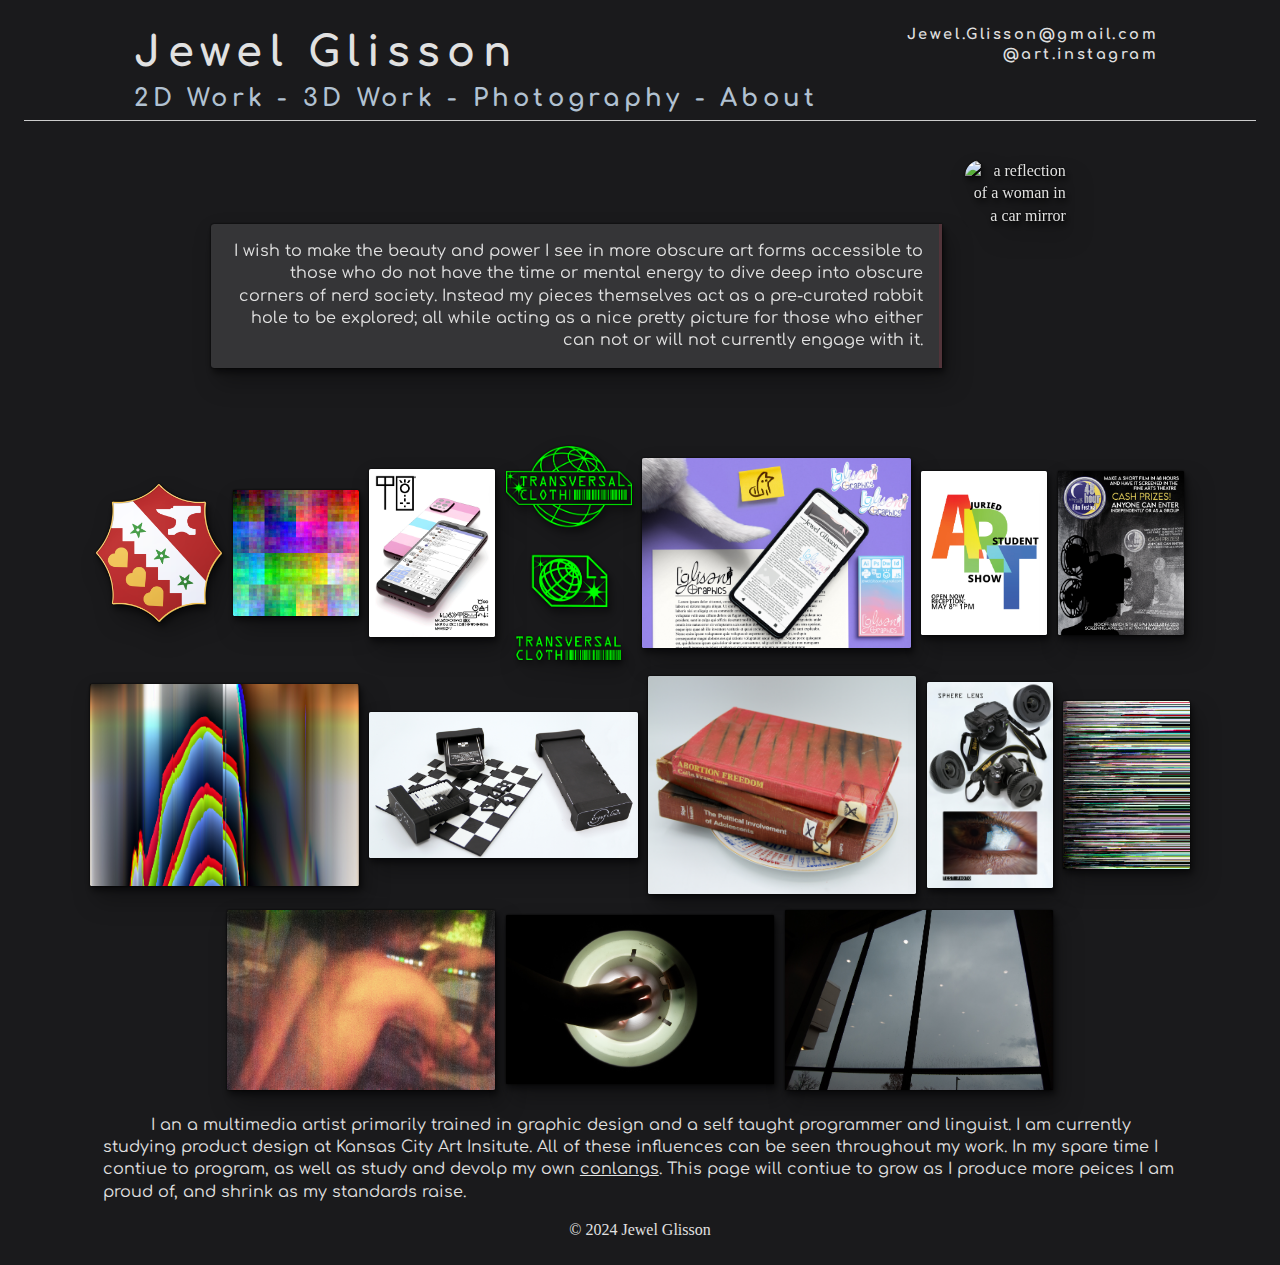
==== index.html @ 505805c9 "Initial upload" ====
<!doctype html>
<html class="no-js" lang="">

<!-- Shhhh ignore the jank on this page -->
	
<head>
	<meta charset="utf-8">
	<meta name="viewport" content="width=device-width, initial-scale=1">
	<title>Jewel Glisson</title>
	
	<link href="https://fonts.googleapis.com/css?family=Comfortaa" rel="stylesheet">
	<link rel="stylesheet" href="css/style.css">
	<meta name="description" content="">

	<link rel="icon" href="/favicon.ico" sizes="any">
	<link rel="icon" href="/icon.svg" type="image/svg+xml">
	<link rel="apple-touch-icon" href="icon.png">

	<meta name="theme-color" content="#fafafa">
</head>

<body>
	<div id="Cover"></div>
	<img id="Selected" style="display: none" src="img/Glisson COA.png" alt="a coat of arms/family crest" height="250">
	<nav>
		<div id="nav-bar">
			<div id="nameBlock">
				<h1 class="codedText" id="title"   >Jewel Glisson</h1><br>
				<div id="Links">
					<span style="width: 0; overflow: visible;display: inline-block;"><h3 class="codedText" id="subtitle">2D Work -   3D Work -   Photography -   About</h3></span><h3 id="link">
					<a href="#2D">2d Work</a> - <a href="#3D">3d Work</a> - <a href="#Photography">Photography</a> - <a href="#About">About</a></h3>
				</div>
			</div>
			<div id="menu">
				<span class="codedText fromRight">
					Jewel.Glisson@gmail.com
				</span><br><span class="codedText fromRight">
					@art.instagram
				</span>
			</div>
		</div>
	</nav>
	&nbsp;
	<hr>
	<div class="box">
		<table id="Statement">
			<tr>
				<td><blockquote>
					I wish to make the beauty and power I see in more obscure art forms accessible to those who do not have the time or mental energy to dive deep into obscure corners of nerd society. Instead my pieces themselves act as a pre-curated rabbit hole to be explored; all while acting as a nice pretty picture for those who either can not or will not currently engage&nbsp;with&nbsp;it.
				</blockquote></td>
				<td><img src="img/self_port_smol.png" alt="a reflection of a woman in a car mirror" height="12px"></td>
			</tr>
		 </table> 
		<table id="BackupStatement">
			<tr>
				<td><img src="img/self_port_smol.png" alt="a reflection of a woman in a car mirror" height="12px"></td>
			</tr>
			<tr>
				<td><blockquote>
					I wish to take the beauty and power I see in more obscure art forms accessible to those who do not have the time or mental energy to dive deep into obscure corners of nerd society. Instead my pieces themselves act as a pre-curated rabbit hole to be explored; all while acting as a nice pretty picture for those who either can or will not currently engage&nbsp;with&nbsp;it.
				</blockquote></td>
			</tr>
		 </table> 
		<div id="Gallery">
		<span id="2D"></span>
			<img class="eighthWide" src="img/Glisson-COA.png" alt="a coat of arms/family crest" height="250">
			<img class="eighthWide" src="img/folded-space.jpg" alt="a colorful fractal" height="250">
			<img class="eighthWide" src="img/ilo-Tosi-ad.jpg" alt="an advertisment in toki pona" height="250">
			<img class="eighthWide" src="img/Transversal-Cloth-logo.png" alt="an apparel company logo set" height="250">
			<img class="quaterWide" src="img/personal-branding-mockup.jpg" alt="a personal branding mockup" height="250">
			<img class="eighthWide" src="img/art-show-flier.jpg" alt="a flyer for an art show" height="250">
			<img class="eighthWide" src="img/film-flyer.jpg" alt="a flyer for a film fest" height="250">
			<img class="quaterWide" src="img/dct24.jpg" alt="an abstract generative piece" height="250">
		
			<span id="3D"></span>
			<img class="quaterWide" src="img/crayfishes.jpg" alt="a 3d printed board game" height="250">
			<img class="quaterWide" src="img/modern-Texas-steakhouse.jpg" alt="grilled books" height="250">
			<img class="eighthWide" src="img/sphere-lens.jpg" alt="a 3d printed camera lens" height="250">
		
			<span id="Photography"></span>
			<img class="eighthWide" src="img/00101110-(Twelve-(II)).jpg" alt="a corrupted file that appears to depict a figure" height="250">
			<img class="quaterWide" src="img/all-natural.jpg" alt="a noisy image of a shirtless figure" height="250">
			<img class="quaterWide" src="img/transition.jpg" alt="a hand grabbing a light" height="250">
			<img class="quaterWide" src="img/Cross.jpg" alt="lights in a stormy sky forming a cross" height="250">
		
		</div>
		<div  id="About">
			<p>
				I an a multimedia artist primarily trained in graphic design and a self taught programmer and linguist.
				I am currently studying product design at Kansas City Art Insitute.
				All of these influences can be seen throughout my work.
				In my spare time I contiue to program, as well as study and devolp my own <a href="https://wikipedia.org/wiki/Constructed_language">conlangs</a>.
				This page will contiue to grow as I produce more peices I am proud of, and shrink as my standards raise.
			</p>
		</div>
		<p id="CopyRight">© 2024 Jewel Glisson</p>
	</div>

	<script src="https://unpkg.co/gsap@3/dist/gsap.min.js"></script>
	<script src="js/app.js"></script>
</body>

</html>
---- css/style.css ----
body{
	background: #1A1A1C;
	color: #e1e1e1;
}

.box{
	margin: auto;
	display:inline-block;
	text-align: center;
}

.codedText {
	font-family: "Comfortaa variant0", "Comfortaa", sans-serif, nasinNanpaWeb;
	font-weight: bold;
	letter-spacing: .175em;
	display:inline-block;
	margin: 0;
}

@font-face {
  font-family: nasinNanpaWeb;
  src: url("../fonts/nasin-nanpa-4.0.0.otf");
}

#CopyRight{
	font-family: "Times New Roman", Times, serif;
}

.fadedCodedText {
	font-family: "Comfortaa variant0", "Comfortaa", sans-serif, nasinNanpaWeb;
	font-size: .94em;
	letter-spacing: -.075em;
	color: #7d575f;
	opacity: 1;
}

.eighthWide {
	width: calc(12.5% - 1em);
}

.quaterWide {
	width: calc(25% - 1em);
}

.halfWide {
	width: calc(50% - 1em);
}

.fullWide {
	width: calc(100% - 1em);
}

.eighthWide, .quaterWide, .halfWide, .fullWide {
	margin: 0 .25em;
	height: auto;
	vertical-align: middle;
	
}

#Links{
	font-size: min(2.35vw, 1em);
}

#nameBlock {
	position: absolute;
	top: 0;
	left:0;
	display: inline-block;
	
}

#menu {
	position: absolute;
	top: 0;
	right: 0;
	font-family: "Comfortaa variant0", "Comfortaa", sans-serif, nasinNanpaWeb;
	font-size: .7em;
	display: inline-block;
	text-align: right;
}

img{
	display:inline-block;
	border-radius: .1em;
	filter: drop-shadow(0.5px 0.4px rgba(0,0,1,1)) drop-shadow(0.5px 0.9px 0.8px rgba(0,0,1,.82)) drop-shadow(2px 4.1px 3.4px rgba(0,0,1,.55)) drop-shadow(6.3px 12.5px 10.5px rgba(0,0,1,.27));
	margin: .2em .2em;
	height: min(44vw, 16em);
}

#Gallery img{
	margin: .5em .2em;
}

#Gallery img:hover{
	transform: scale(1.01);
	transition: transform .2s;
}

#Gallery{
	width: 90%;
	margin: auto;
	line-height: 5em;
}

#Statement{
	width: min(54em, 91%);
	margin: auto;
	text-align: right;
	font-size: max(min(2.8vw, 1em),12px);
}

#Statement img, #BackupStatement img{
	height: min(22vw, 17em);
	border-radius: 1em;
}

#BackupStatement{
	display:none;
	text-align: center;
	width: 90%;
	margin: auto;
	font-size: max(min(2.8vw, 1em),12px);
}

#BackupStatement img{
	width: 100%;
	height: auto;
}

#BackupStatement blockquote{
	background-color: rgba(53,53,55,1.00);
	border-right: none;
	border-top: #52343a medium solid;
	padding: 1em;
	border-radius: 0 0 .2em .2em;
	margin: auto;
	margin-top: 1em;
	width: 90%;
}

#Cover{
	position: fixed;
	top: 0;
	left: 0;
	right: 0;
	bottom: 0;
	background-color: rgba(13,13,15,0.78);
	z-index: 1;
	display: none;
}

#Selected{
	position: fixed;
	top: 50%;
	left: 50%;
	z-index: 2;
	transform: translate(-50%, -50%);
	object-fit: contain;
	width: 80vw !important;
	height: 80vh !important;
	margin: 0;
}

#About{
	font-family: "Comfortaa variant0", "Comfortaa", sans-serif, nasinNanpaWeb;
	text-align: left;
	margin: auto;
	width: 85%;
	text-indent: 3em;
	
}

a{
	color: inherit;
}

nav{
	padding: .75em 20% 3.5em 20%;
	margin-left: -10%;
	margin-bottom: -1.5em;
	font-size: 1.3em;
}

blockquote{
	background-color: rgba(53,53,55,1.00);
	border-right: #52343a medium solid;
	padding: 1em;
	border-radius: .2em 0 0 .2em;
	margin: 0 1em 0 0;
	font-family: "Comfortaa variant0", "Comfortaa", sans-serif, nasinNanpaWeb;
	filter: drop-shadow(0.5px 0.4px rgba(0,0,1,1)) drop-shadow(0.5px 0.9px 0.8px rgba(0,0,1,.82)) drop-shadow(2px 4.1px 3.4px rgba(0,0,1,.55)) drop-shadow(6.3px 12.5px 10.5px rgba(0,0,1,.27));
}

#nav-bar{
	margin: auto;
	position: relative;
	width: 80vw;
	float: left;
}

html {
  color: #222;
  font-size: 1em;
  line-height: 1.4;
}

#subtitle{
    white-space : nowrap;
	display: inline-block;
	color: #b1c1d1;
}

#link{
	opacity: 0;
    white-space : nowrap;
	display: inline-block;
	font-family: "Comfortaa variant0", "Comfortaa", sans-serif, nasinNanpaWeb;
	font-weight: bold;
	letter-spacing: .175em;
	margin: 0;
}

/*
 * Remove text-shadow in selection highlight:
 * https://twitter.com/miketaylr/status/12228805301
 *
 * Customize the background color to match your design.
 */

::-moz-selection {
  background: #121213;
  text-shadow: none;
}

::selection {
  background: #121213;
  text-shadow: none;
}

a{
	font-family: inherit;
}


hr {
  display: block;
  height: 1px;
  border: 0;
  border-top: 1px solid #ccc;
  margin: 2em 1em;
  padding: 0;
}


textarea {
  resize: vertical;
}


.hidden,
[hidden] {
  display: none !important;
}

@media only screen and (max-width: 75em) {
	.eighthWide {
		width: calc(25% - 1em);
	}

	.quaterWide {
		width: calc(50% - 1em);
	}

	.halfWide {
		width: calc(100% - 1em);
	}

}

@media only screen and (max-width: 50em) {
	#Statement{
		display: none;
	}

	#BackupStatement{
		display: block;
	}
}
@media only screen and (max-width: 55em) {
	
	.eighthWide {
		width: calc(50% - 1em);
	}

	.quaterWide {
		width: calc(100% - 1em);
	}
}
	
	

@media only screen and (max-width: 45em) {
  /* Style adjustments for viewports that meet the condition */
	
	#nameBlock {
		position: relative;
	}

	#menu {
		position: relative;
		float: right;
	}
	nav{
		margin-bottom: 0;
	}
}
	

@media print,
  (-webkit-min-device-pixel-ratio: 1.25),
  (min-resolution: 1.25dppx),
  (min-resolution: 120dpi) {
  /* Style adjustments for high resolution devices */
}

@media print {
  *,
  *::before,
  *::after {
    background: #fff !important;
    color: #000 !important;
    /* Black prints faster */
    box-shadow: none !important;
    text-shadow: none !important;
  }

  a,
  a:visited {
    text-decoration: underline;
  }

  a[href]::after {
    content: " (" attr(href) ")";
  }

  abbr[title]::after {
    content: " (" attr(title) ")";
  }

  /*
   * Don't show links that are fragment identifiers,
   * or use the `javascript:` pseudo protocol
   */
  a[href^="#"]::after,
  a[href^="javascript:"]::after {
    content: "";
  }

  pre {
    white-space: pre-wrap !important;
  }

  pre,
  blockquote {
    border: 1px solid #999;
    page-break-inside: avoid;
  }

  tr,
  img {
    page-break-inside: avoid;
  }

  p,
  h2,
  h3 {
    orphans: 3;
    widows: 3;
  }

  h2,
  h3 {
    page-break-after: avoid;
  }
}
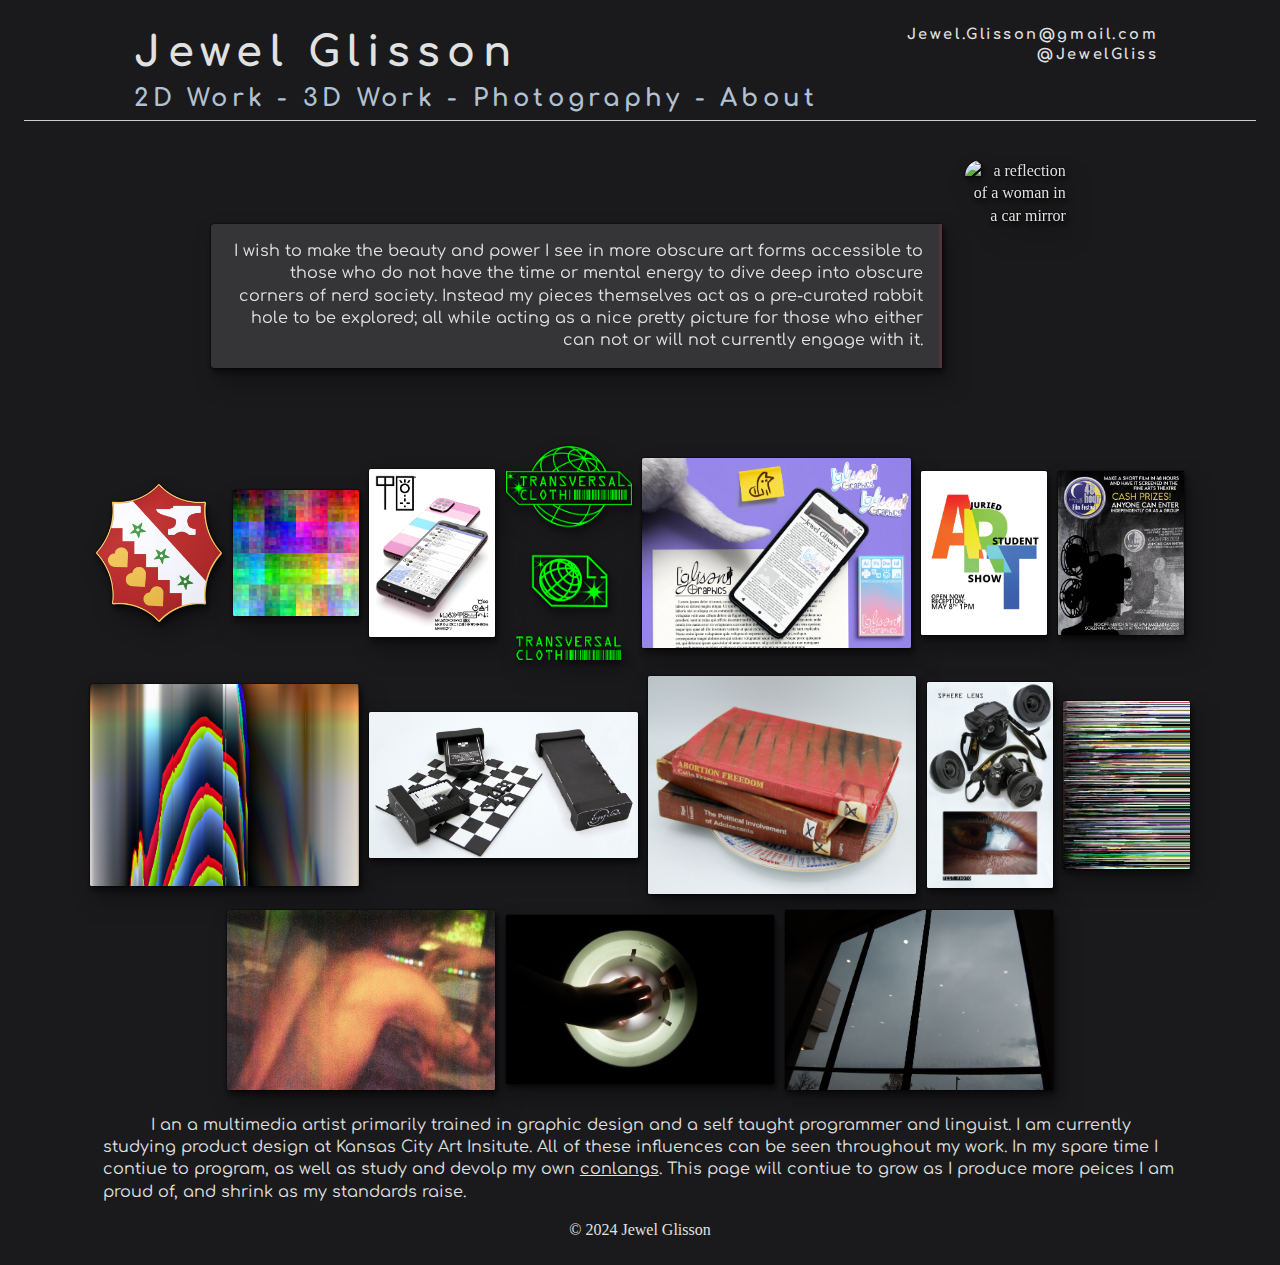
==== commit 4543a1ed: "add real art insta" ====
--- a/index.html
+++ b/index.html
@@ -35,7 +35,7 @@
 				<span class="codedText fromRight">
 					Jewel.Glisson@gmail.com
 				</span><br><span class="codedText fromRight">
-					@art.instagram
+					@JewelGliss
 				</span>
 			</div>
 		</div>
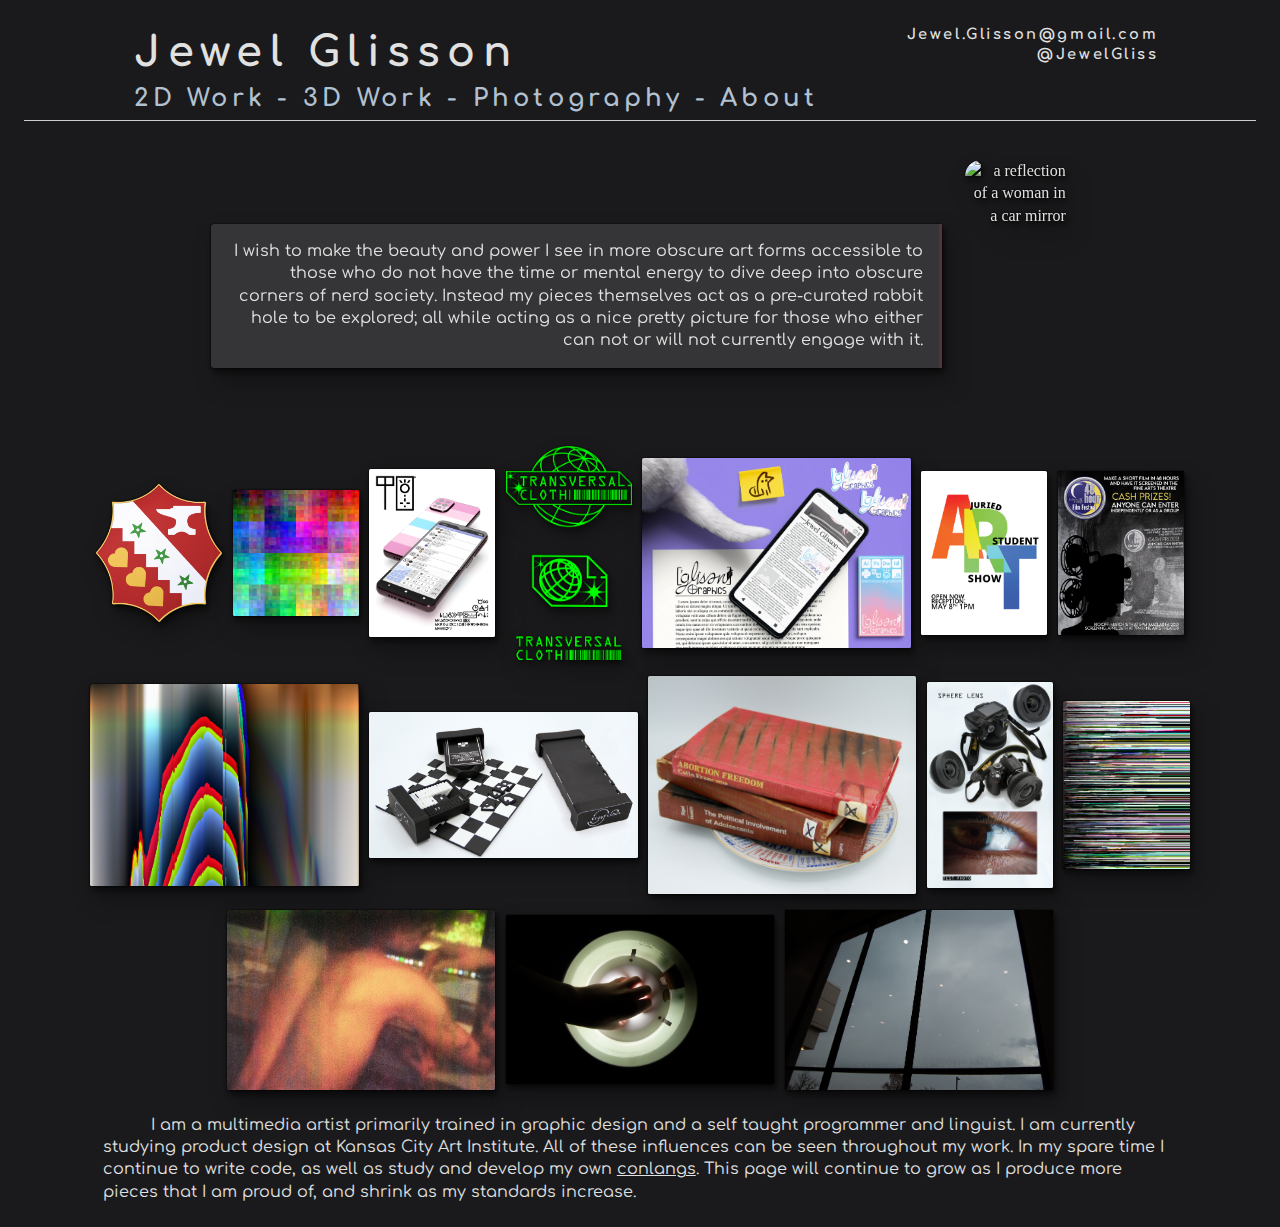
==== commit 1e959c02: "fix typos in final paragraph" ====
--- a/index.html
+++ b/index.html
@@ -86,18 +86,8 @@
 		</div>
 		<div  id="About">
 			<p>
-				I an a multimedia artist primarily trained in graphic design and a self taught programmer and linguist.
-				I am currently studying product design at Kansas City Art Insitute.
+				I am a multimedia artist primarily trained in graphic design and a self taught programmer and linguist.
+				I am currently studying product design at Kansas City Art Institute.
 				All of these influences can be seen throughout my work.
-				In my spare time I contiue to program, as well as study and devolp my own <a href="https://wikipedia.org/wiki/Constructed_language">conlangs</a>.
-				This page will contiue to grow as I produce more peices I am proud of, and shrink as my standards raise.
-			</p>
-		</div>
-		<p id="CopyRight">© 2024 Jewel Glisson</p>
-	</div>
-
-	<script src="https://unpkg.co/gsap@3/dist/gsap.min.js"></script>
-	<script src="js/app.js"></script>
-</body>
-
-</html>
+				In my spare time I continue to write code, as well as study and develop my own <a href="https://wikipedia.org/wiki/Constructed_language">conlangs</a>.
+				This page will continue to grow as I produce more pieces that I am proud of, and shrink as my standards increase.
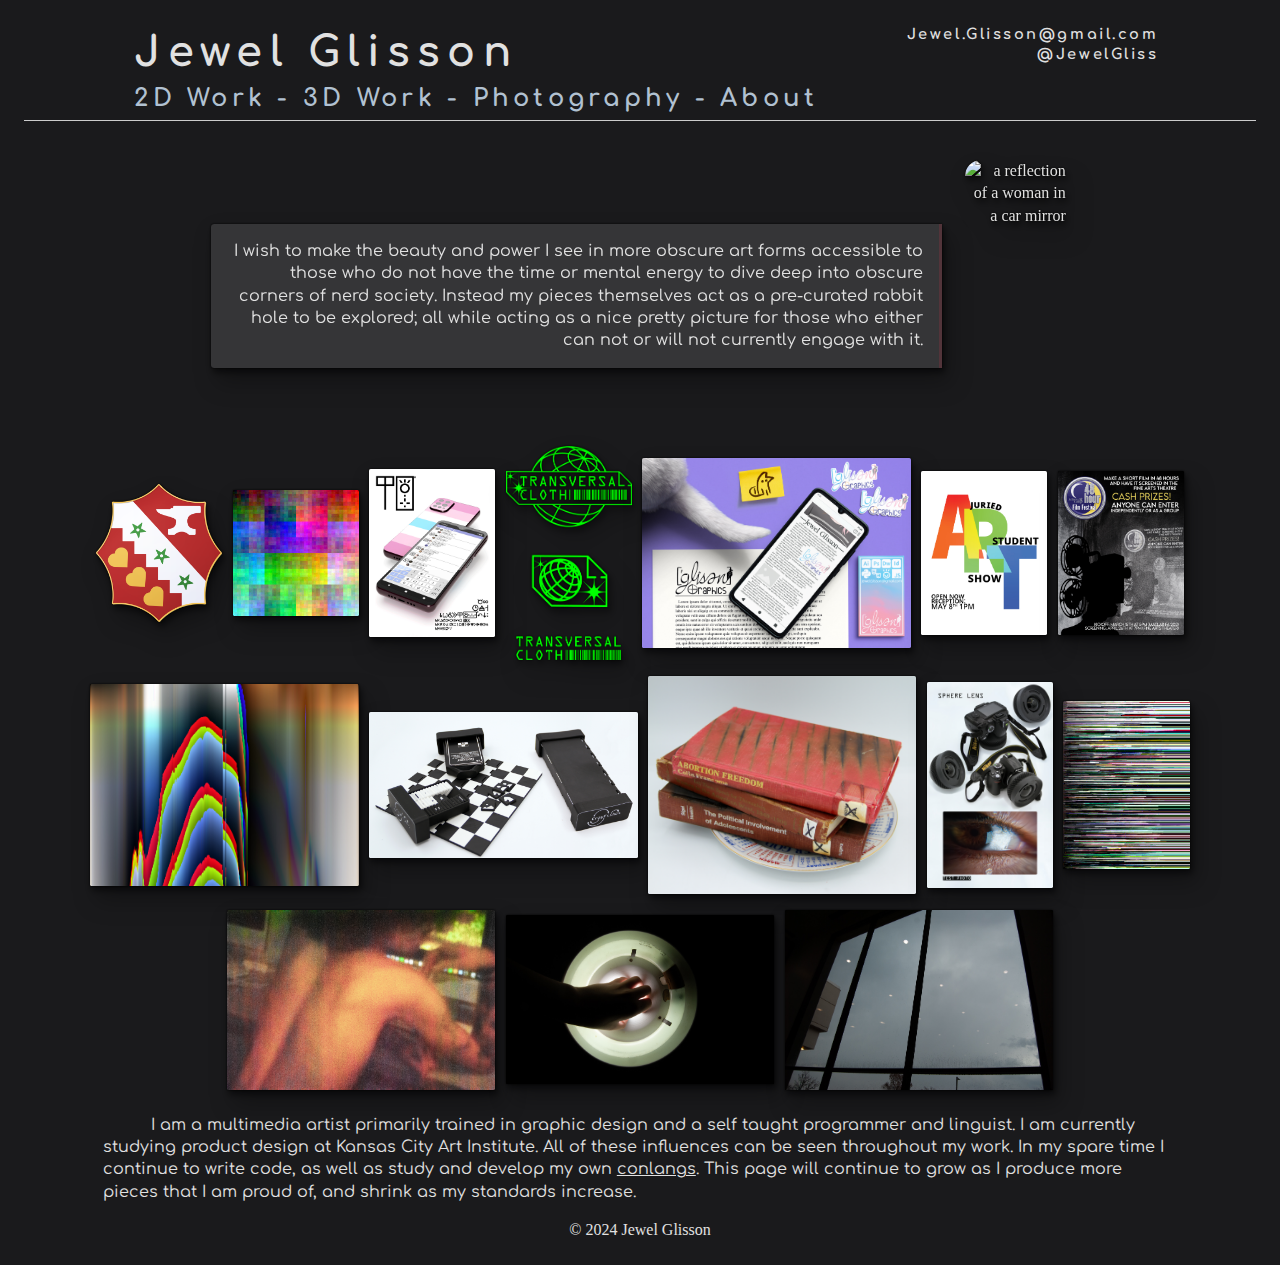
==== commit 948da3c2: "add block of text that was missing" ====
--- a/index.html
+++ b/index.html
@@ -21,7 +21,7 @@
 
 <body>
 	<div id="Cover"></div>
-	<img id="Selected" style="display: none" src="img/Glisson COA.png" alt="a coat of arms/family crest" height="250">
+	<img id="Selected" style="display: none" src="img/Glisson-COA.png" alt="a coat of arms/family crest" height="250">
 	<nav>
 		<div id="nav-bar">
 			<div id="nameBlock">
@@ -91,3 +91,13 @@
 				All of these influences can be seen throughout my work.
 				In my spare time I continue to write code, as well as study and develop my own <a href="https://wikipedia.org/wiki/Constructed_language">conlangs</a>.
 				This page will continue to grow as I produce more pieces that I am proud of, and shrink as my standards increase.
+			</p>
+		</div>
+		<p id="CopyRight">© 2024 Jewel Glisson</p>
+	</div>
+
+	<script src="https://unpkg.co/gsap@3/dist/gsap.min.js"></script>
+	<script src="js/app.js"></script>
+</body>
+
+</html>
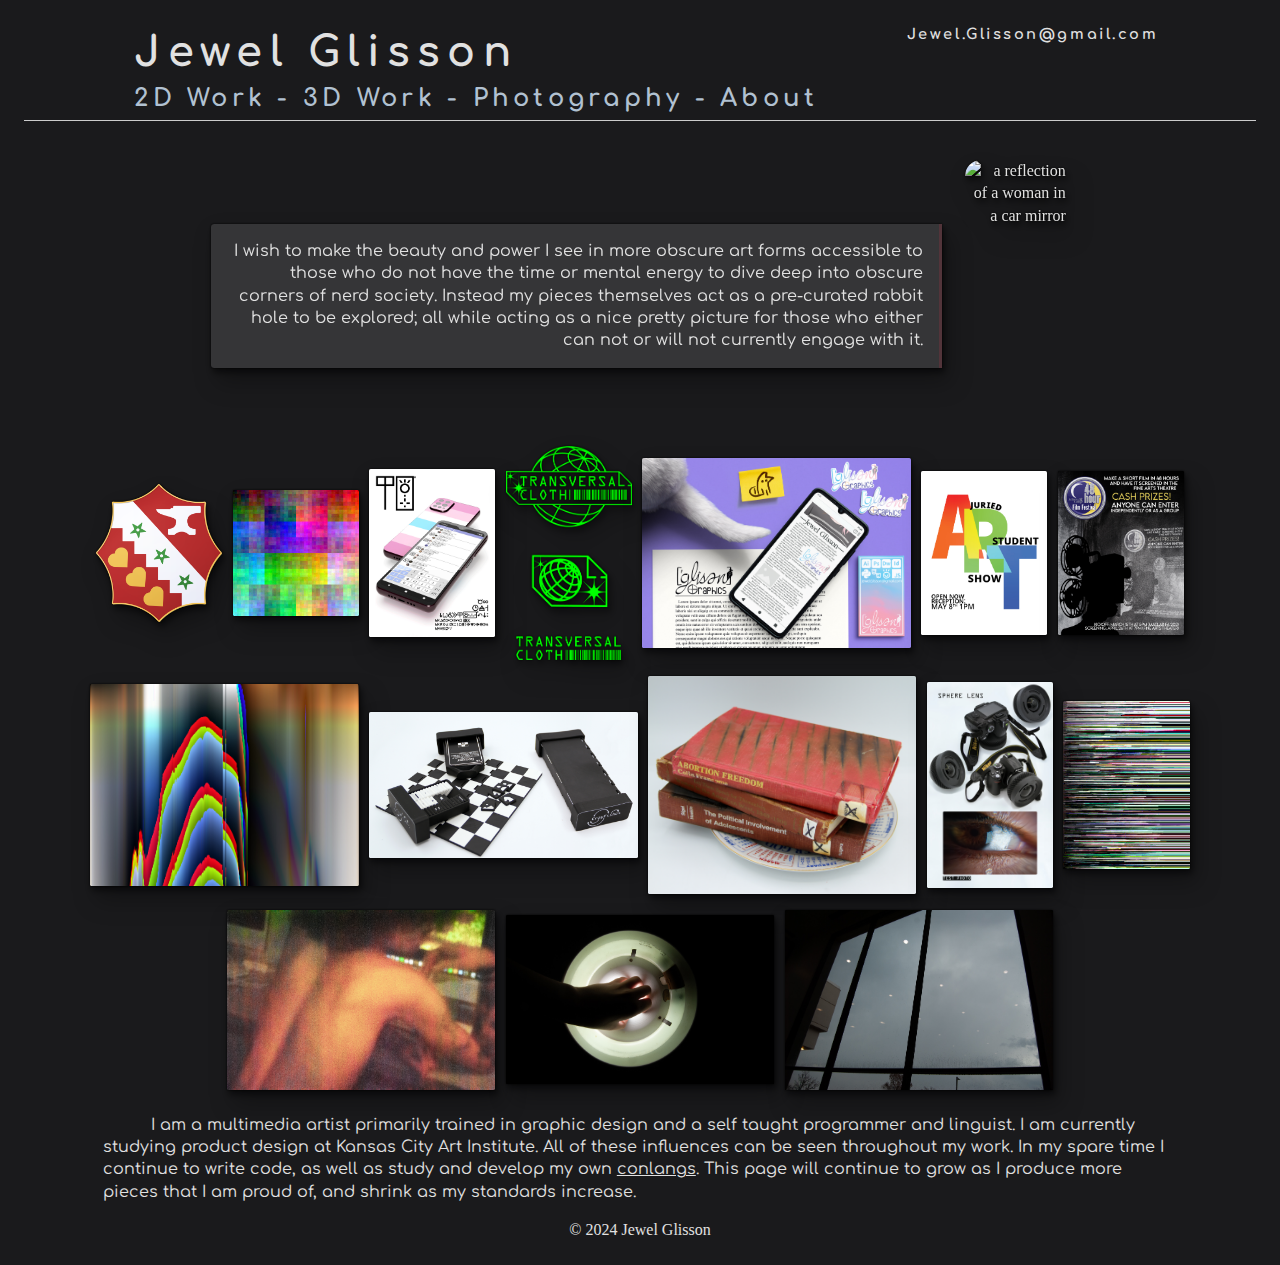
==== commit 9e8d9837: "removed dead insta" ====
--- a/index.html
+++ b/index.html
@@ -34,9 +34,9 @@
 			<div id="menu">
 				<span class="codedText fromRight">
 					Jewel.Glisson@gmail.com
-				</span><br><span class="codedText fromRight">
+				</span><!--<br><span class="codedText fromRight">
 					@JewelGliss
-				</span>
+				</span>-->
 			</div>
 		</div>
 	</nav>
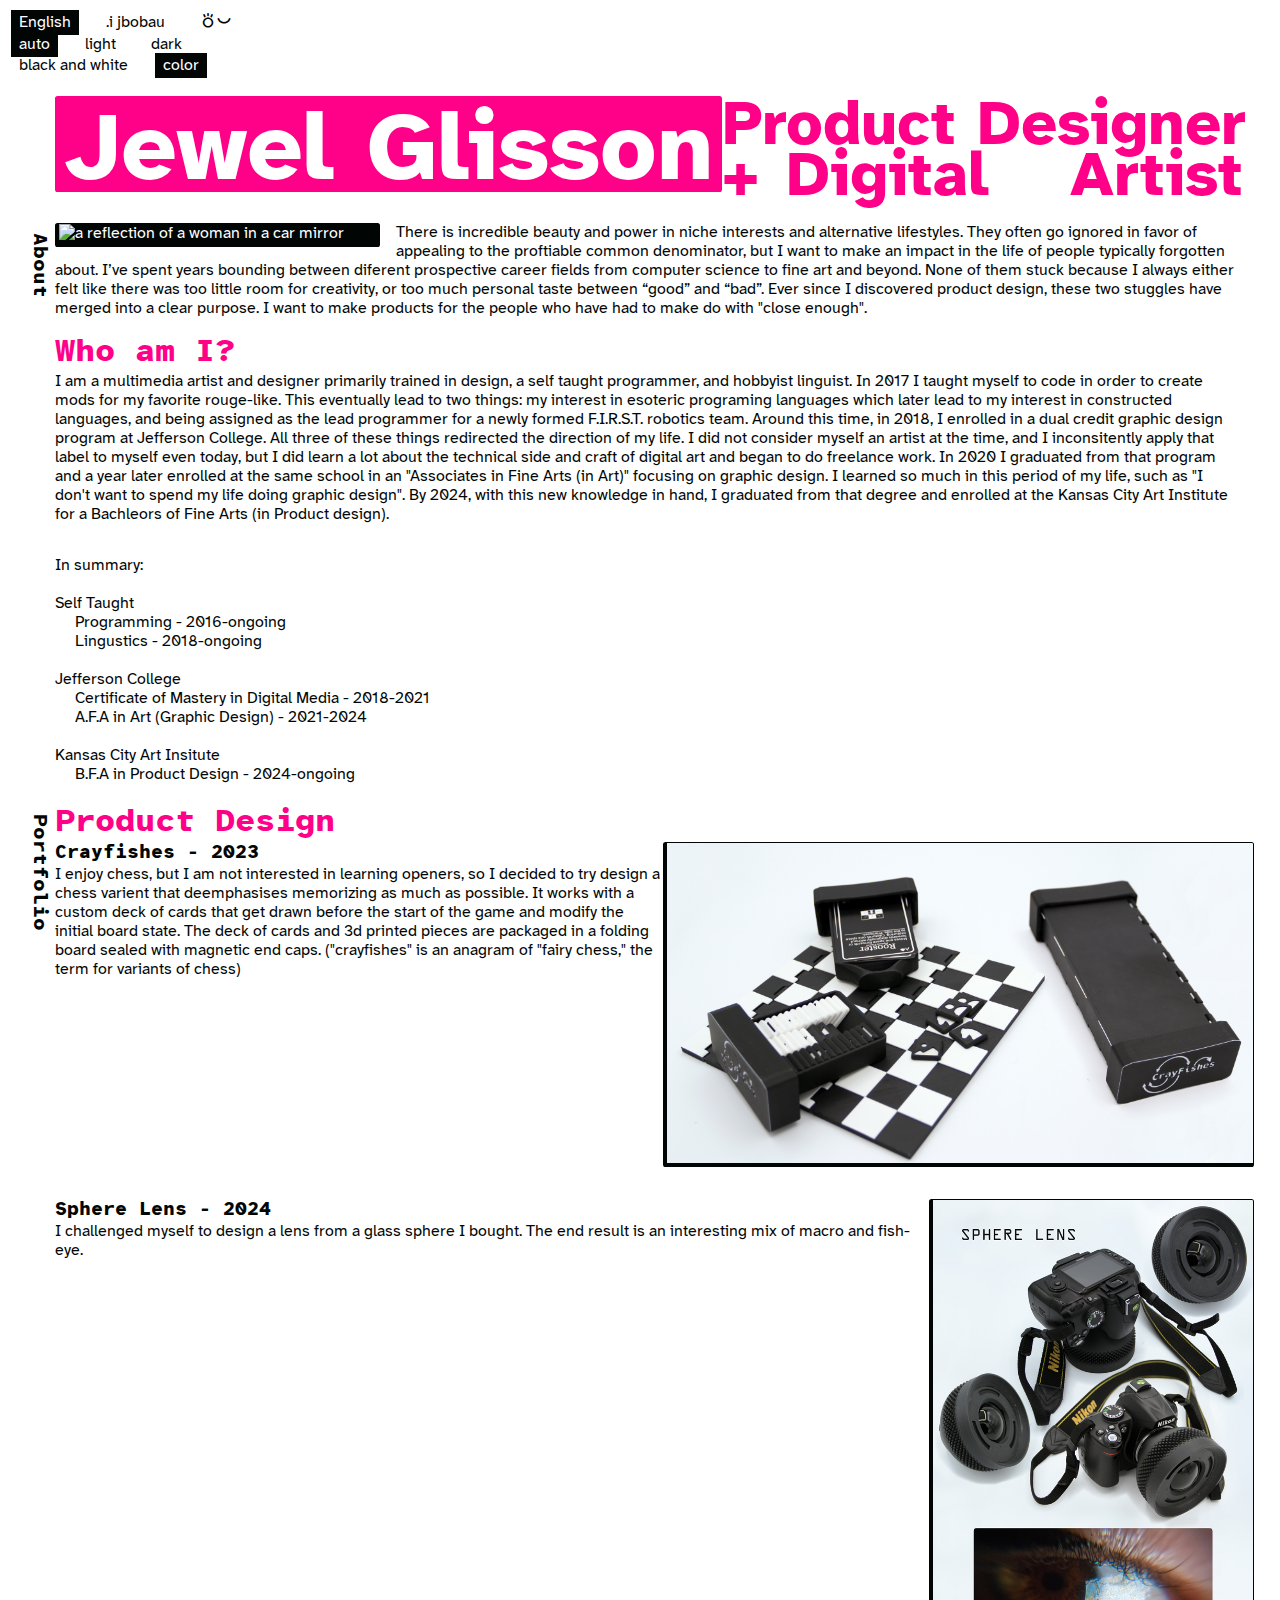
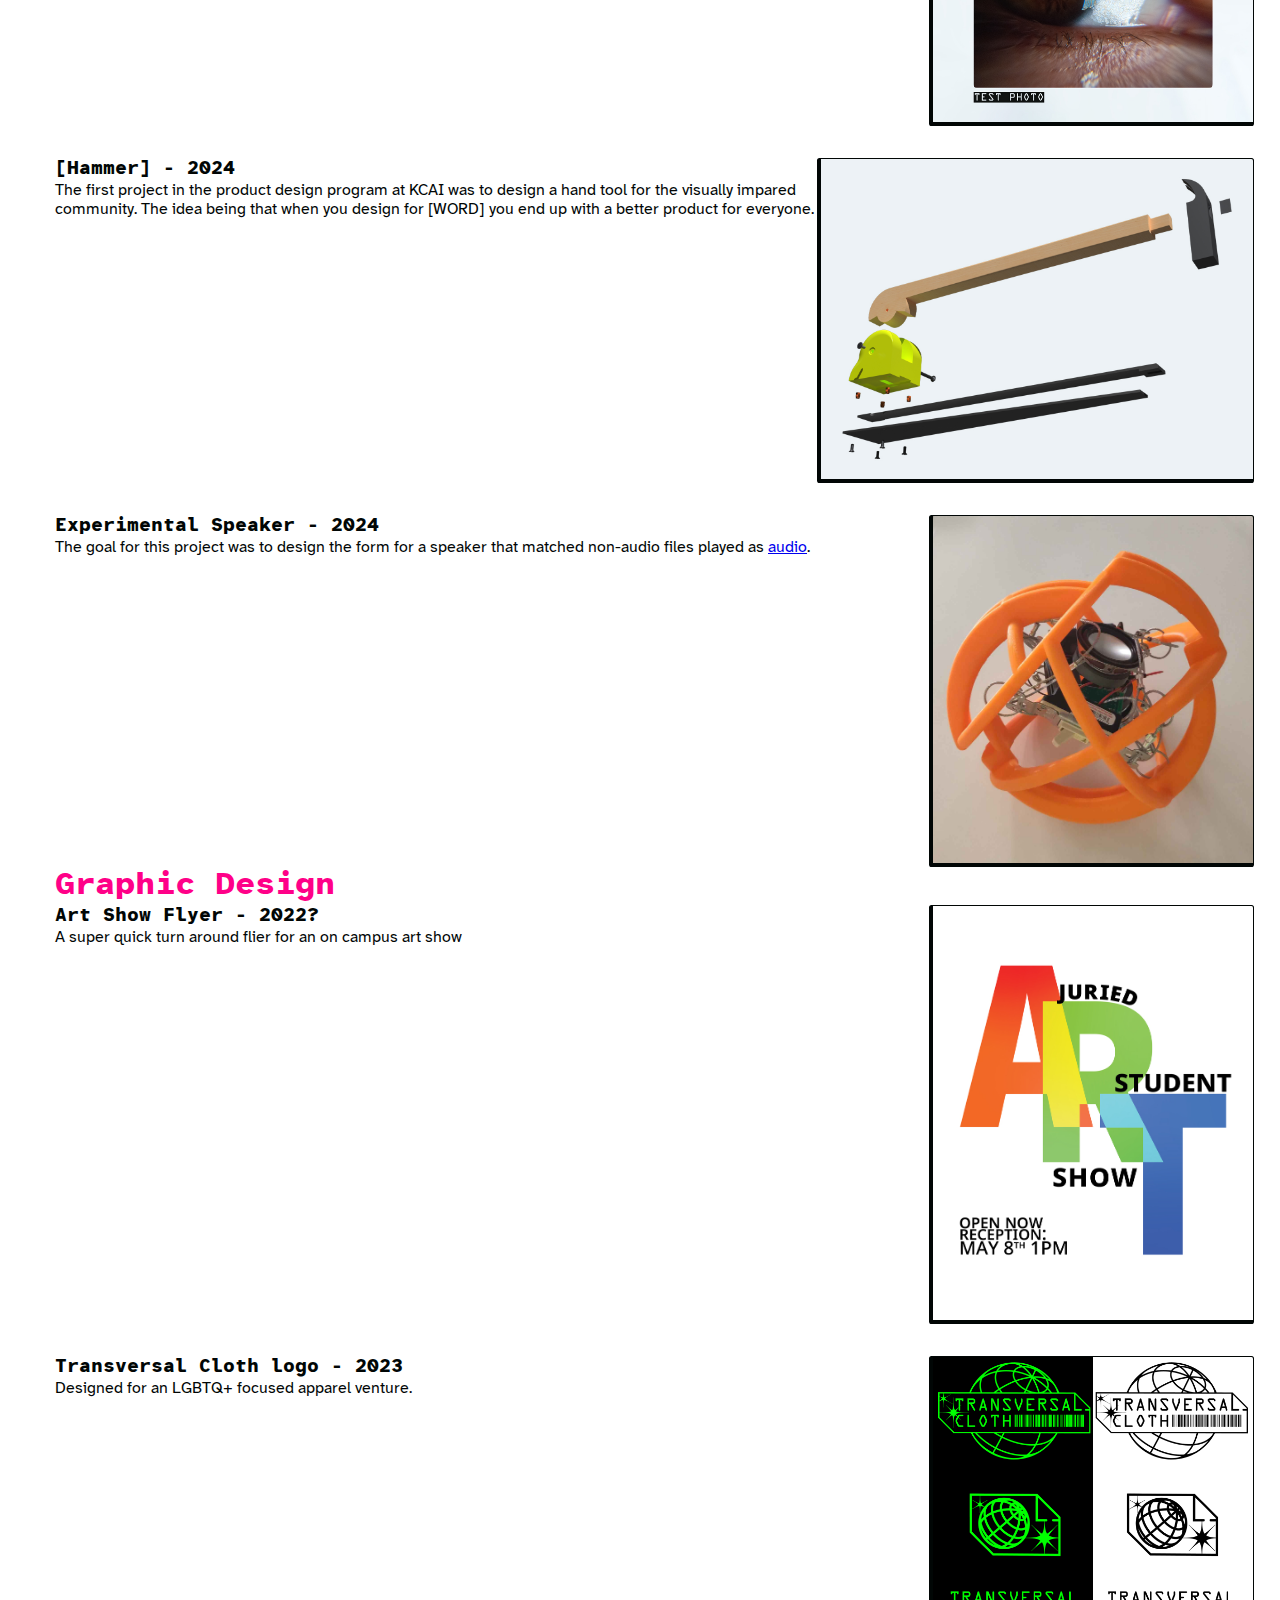
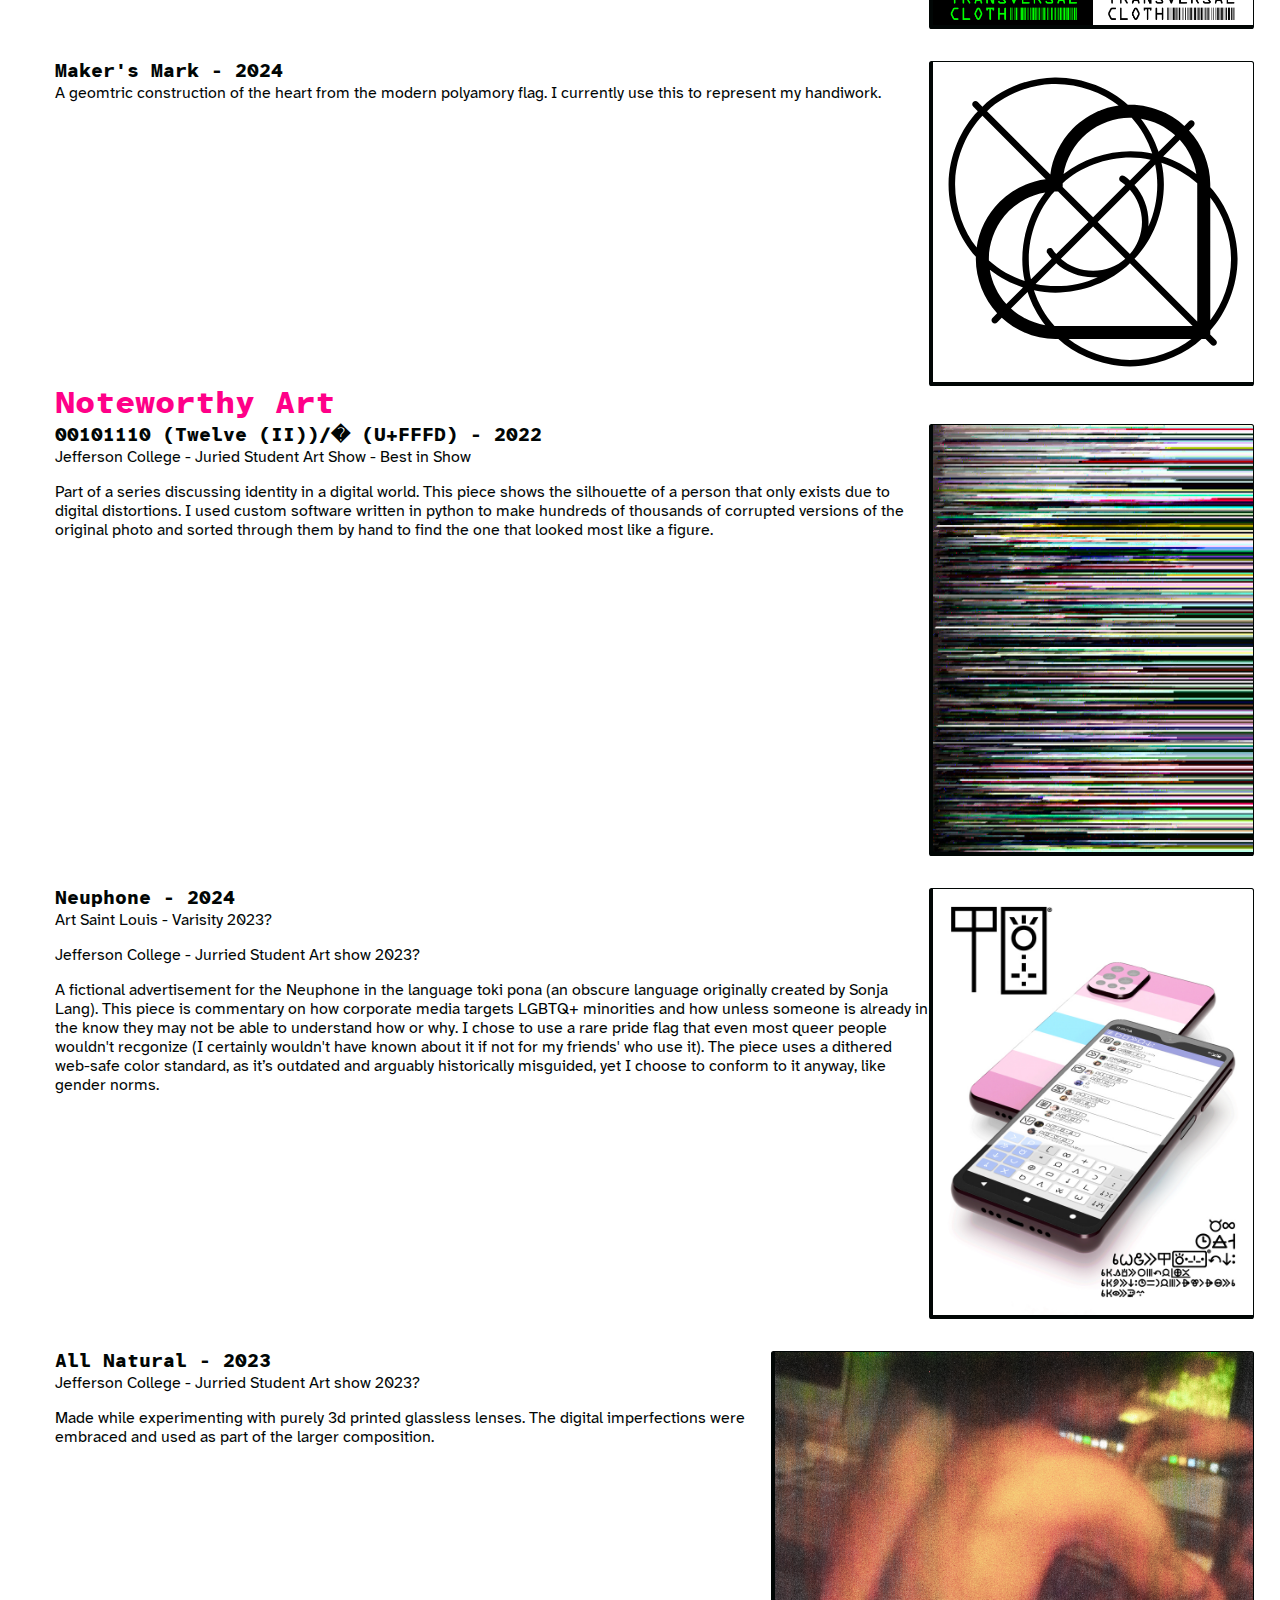
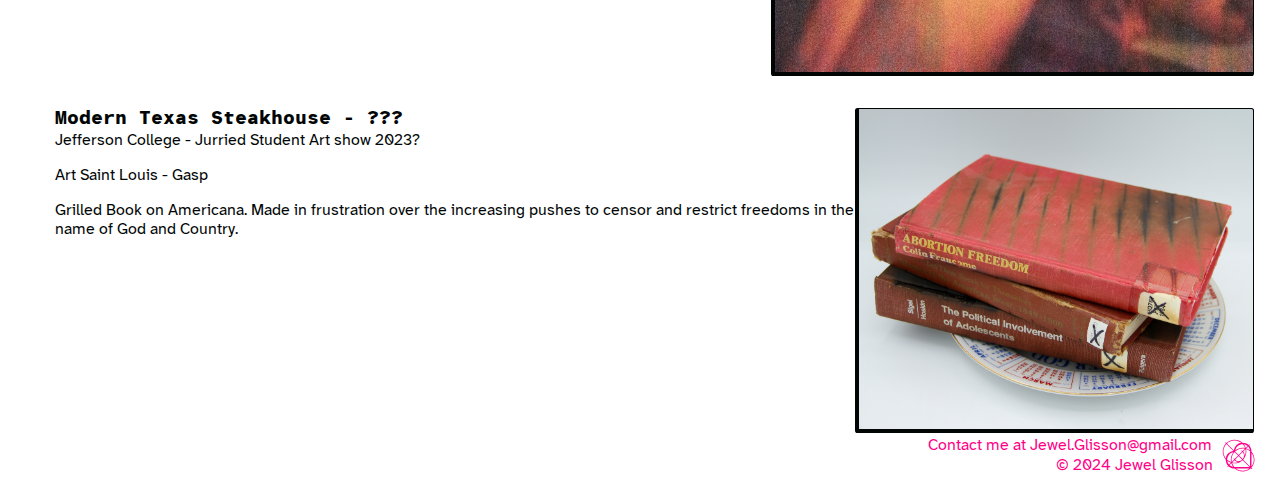
==== commit ddc5fe7b: "total Redesign" ====
--- a/index.html
+++ b/index.html
@@ -1,103 +1,482 @@
-<!doctype html>
-<html class="no-js" lang="">
-
-<!-- Shhhh ignore the jank on this page -->
-	
-<head>
-	<meta charset="utf-8">
-	<meta name="viewport" content="width=device-width, initial-scale=1">
-	<title>Jewel Glisson</title>
-	
-	<link href="https://fonts.googleapis.com/css?family=Comfortaa" rel="stylesheet">
-	<link rel="stylesheet" href="css/style.css">
-	<meta name="description" content="">
-
-	<link rel="icon" href="/favicon.ico" sizes="any">
-	<link rel="icon" href="/icon.svg" type="image/svg+xml">
-	<link rel="apple-touch-icon" href="icon.png">
-
-	<meta name="theme-color" content="#fafafa">
-</head>
-
-<body>
-	<div id="Cover"></div>
-	<img id="Selected" style="display: none" src="img/Glisson-COA.png" alt="a coat of arms/family crest" height="250">
-	<nav>
-		<div id="nav-bar">
-			<div id="nameBlock">
-				<h1 class="codedText" id="title"   >Jewel Glisson</h1><br>
-				<div id="Links">
-					<span style="width: 0; overflow: visible;display: inline-block;"><h3 class="codedText" id="subtitle">2D Work -   3D Work -   Photography -   About</h3></span><h3 id="link">
-					<a href="#2D">2d Work</a> - <a href="#3D">3d Work</a> - <a href="#Photography">Photography</a> - <a href="#About">About</a></h3>
-				</div>
-			</div>
-			<div id="menu">
-				<span class="codedText fromRight">
-					Jewel.Glisson@gmail.com
-				</span><!--<br><span class="codedText fromRight">
-					@JewelGliss
-				</span>-->
-			</div>
-		</div>
-	</nav>
-	&nbsp;
-	<hr>
-	<div class="box">
-		<table id="Statement">
-			<tr>
-				<td><blockquote>
-					I wish to make the beauty and power I see in more obscure art forms accessible to those who do not have the time or mental energy to dive deep into obscure corners of nerd society. Instead my pieces themselves act as a pre-curated rabbit hole to be explored; all while acting as a nice pretty picture for those who either can not or will not currently engage&nbsp;with&nbsp;it.
-				</blockquote></td>
-				<td><img src="img/self_port_smol.png" alt="a reflection of a woman in a car mirror" height="12px"></td>
-			</tr>
-		 </table> 
-		<table id="BackupStatement">
-			<tr>
-				<td><img src="img/self_port_smol.png" alt="a reflection of a woman in a car mirror" height="12px"></td>
-			</tr>
-			<tr>
-				<td><blockquote>
-					I wish to take the beauty and power I see in more obscure art forms accessible to those who do not have the time or mental energy to dive deep into obscure corners of nerd society. Instead my pieces themselves act as a pre-curated rabbit hole to be explored; all while acting as a nice pretty picture for those who either can or will not currently engage&nbsp;with&nbsp;it.
-				</blockquote></td>
-			</tr>
-		 </table> 
-		<div id="Gallery">
-		<span id="2D"></span>
-			<img class="eighthWide" src="img/Glisson-COA.png" alt="a coat of arms/family crest" height="250">
-			<img class="eighthWide" src="img/folded-space.jpg" alt="a colorful fractal" height="250">
-			<img class="eighthWide" src="img/ilo-Tosi-ad.jpg" alt="an advertisment in toki pona" height="250">
-			<img class="eighthWide" src="img/Transversal-Cloth-logo.png" alt="an apparel company logo set" height="250">
-			<img class="quaterWide" src="img/personal-branding-mockup.jpg" alt="a personal branding mockup" height="250">
-			<img class="eighthWide" src="img/art-show-flier.jpg" alt="a flyer for an art show" height="250">
-			<img class="eighthWide" src="img/film-flyer.jpg" alt="a flyer for a film fest" height="250">
-			<img class="quaterWide" src="img/dct24.jpg" alt="an abstract generative piece" height="250">
-		
-			<span id="3D"></span>
-			<img class="quaterWide" src="img/crayfishes.jpg" alt="a 3d printed board game" height="250">
-			<img class="quaterWide" src="img/modern-Texas-steakhouse.jpg" alt="grilled books" height="250">
-			<img class="eighthWide" src="img/sphere-lens.jpg" alt="a 3d printed camera lens" height="250">
-		
-			<span id="Photography"></span>
-			<img class="eighthWide" src="img/00101110-(Twelve-(II)).jpg" alt="a corrupted file that appears to depict a figure" height="250">
-			<img class="quaterWide" src="img/all-natural.jpg" alt="a noisy image of a shirtless figure" height="250">
-			<img class="quaterWide" src="img/transition.jpg" alt="a hand grabbing a light" height="250">
-			<img class="quaterWide" src="img/Cross.jpg" alt="lights in a stormy sky forming a cross" height="250">
-		
-		</div>
-		<div  id="About">
-			<p>
-				I am a multimedia artist primarily trained in graphic design and a self taught programmer and linguist.
-				I am currently studying product design at Kansas City Art Institute.
-				All of these influences can be seen throughout my work.
-				In my spare time I continue to write code, as well as study and develop my own <a href="https://wikipedia.org/wiki/Constructed_language">conlangs</a>.
-				This page will continue to grow as I produce more pieces that I am proud of, and shrink as my standards increase.
-			</p>
-		</div>
-		<p id="CopyRight">© 2024 Jewel Glisson</p>
-	</div>
-
-	<script src="https://unpkg.co/gsap@3/dist/gsap.min.js"></script>
-	<script src="js/app.js"></script>
-</body>
-
-</html>
+<!doctype html>
+<html>
+	
+<head>
+	<meta charset="utf-8">
+	<meta http-equiv="Content-Type" content="text/html; charset=UTF-8; width=device-width, initial-scale=1">
+	<title lang="en">Jewel Glisson</title>
+	
+	<link rel="stylesheet" href="css/style.css">
+	<meta name="description" content="">
+
+	<link rel="icon" href="/favicon.ico" sizes="any">
+	<link rel="icon" href="/icon.svg" type="image/svg+xml">
+	<link rel="apple-touch-icon" href="icon.png">
+	
+	<!--
+	<link rel="preload" href="/fonts/myfont.eot" as="font" type="font/woff2" crossorigin="anonymous" />
+
+	<link rel="preload" href="fonts/AtkinsonNext/AtkinsonHyperlegibleNext-Regular.woff2" as="font" type="font/woff2" crossorigin="anonymous" />
+	<link rel="preload" href="fonts/AtkinsonNext/AtkinsonHyperlegibleNext-ExtraBold.woff2" as="font" type="font/woff2" crossorigin="anonymous" />
+	<link rel="preload" href="fonts/AtkinsonNext/AtkinsonHyperlegibleNext-RegularItalic.woff2" as="font" type="font/woff2" crossorigin="anonymous" />
+	<link rel="preload" href="fonts/AtkinsonNext/AtkinsonHyperlegibleNext-ExtraBoldItalic.woff2" as="font" type="font/woff2" crossorigin="anonymous" />
+	<link rel="preload" href="fonts/AtkinsonMono/AtkinsonHyperlegibleMono-Regular.woff2" as="font" type="font/woff2" crossorigin="anonymous" />
+	<link rel="preload" href="fonts/AtkinsonMono/AtkinsonHyperlegibleMono-ExtraBold.woff2" as="font" type="font/woff2" crossorigin="anonymous" />
+	<link rel="preload" href="fonts/AtkinsonMono/AtkinsonHyperlegibleMono-RegularItalic.woff2" as="font" type="font/woff2" crossorigin="anonymous" />
+	<link rel="preload" href="fonts/AtkinsonMono/AtkinsonHyperlegibleMono-ExtraBoldItalic.woff2" as="font" type="font/woff2" crossorigin="anonymous" />
+	<link rel="preload" href="fonts/nasin-nanpa-4.0.2.otf" as="font" type="font/woff2" crossorigin="anonymous" />
+	<meta name="theme-color" content="#fafafa">
+	!-->
+</head>
+
+<body>
+	<input type="radio" id="english" name="language" checked="checked" onclick="langChange(this)" class="hide">
+	<input type="radio" id="tokiPona" name="language" onclick="langChange(this)" class="hide">
+	<input type="radio" id="laLojban" name="language" onclick="langChange(this)" class="hide">
+	<!--CBM .jacus. .ajbo-->
+	<input type="radio" id="auto"  name="colorScheme" checked="checked" class="hide">
+	<input type="radio" id="light" name="colorScheme" class="hide">
+	<input type="radio" id="dark"  name="colorScheme" class="hide">
+	
+	<input type="radio" id="color" name="colorAmount" class="hide" checked="checked">
+	<input type="radio" id="blackAndWhite" name="colorAmount" class="hide">
+	<div id="Background">
+	</div>
+	<div id="Cover"></div>
+	<img id="Selected" style="display: none" src="" alt="" height="250">
+	
+	<div id="main">
+	<table class="noPrint options">
+		<tr>
+			<td>
+				<label for="english" id="englishButton" class="button">English</label>
+			</td>
+			<td>
+				<label for="laLojban" id="laLojbanButton" class="button">.i jbobau</label>
+			</td>
+			<td>
+				<label for="tokiPona" id="tokiPonaButton" class="button">toki&ZeroWidthSpace;pona&ZeroWidthSpace;</label>
+			</td>
+		</tr>
+	</table>
+	
+	<table class="noPrint options">
+		<tr>
+			<td>
+				<label for="auto" id="autoButton" class="button"><span lang="en">auto</span><span lang="tok">ilo&ZeroWidthSpace;li&ZeroWidthSpace;lawa&ZeroWidthSpace;e&ZeroWidthSpace;kule&ZeroWidthSpace;</span><span lang="jbo">.i zmiku</span></label>
+			</td>
+			<td>
+				<label for="light" id="lightButton" class="button"><span lang="en">light</span><span lang="tok">walo&ZeroWidthSpace;mute&ZeroWidthSpace;</span><span lang="jbo">.i blabi</span></label>
+			</td>
+			<td>
+				<label for="dark" id="darkButton" class="button"><span lang="en">dark</span><span lang="tok">pimeja&ZeroWidthSpace;mute&ZeroWidthSpace;</span><span lang="jbo">.i xekri</span></label>
+			</td>
+		</tr>
+	</table>
+	
+	<table class="noPrint options">
+		<tr>
+			<td>
+				<label for="blackAndWhite" id="blackAndWhiteButton" class="button"><span lang="en">black and white</span><span lang="tok">pimeja&ZeroWidthSpace;en&ZeroWidthSpace;walo&ZeroWidthSpace;taso</span><span lang="jbo">.i kandi</span></label>
+			</td>
+			<td>
+				<label for="color" id="colorButton" class="button"><span lang="en">color</span><span lang="tok">kule&ZeroWidthSpace;ante&ZeroWidthSpace;</span><span lang="jbo">.i carmi</span></label>
+			</td>
+		</tr>
+	</table>
+	
+	<div class="warning noPrint" lang="tok"><strong>mi&ZeroWidthSpace;pini&ZeroWidthSpace;ala&ZeroWidthSpace;ante&ZeroWidthSpace;e&ZeroWidthSpace;toki&ZeroWidthSpace;ni&ZeroWidthSpace;</strong></div>
+	<div class="warning noPrint" lang="jbo"><strong>.i nalmu'o fanva</strong></div>
+
+	<table>
+		<tr lang="en">
+			<th class="sidebar"></th>
+			<th class="pageTitle">
+				<h1 class="name">Jewel Glisson</h1><h2 class="career"><span class="careerHeightHelper1">Product</span>
+				<span class="careerHeightHelper2">Designer</span><hr>
+				<span class="careerHeightHelper3">+<div class="careerWidthHelper1"></div> Digital<div class="careerWidthHelper2"></div></span>
+				<span class="careerHeightHelper4">Artist</span></h2>
+			</th>
+		</tr>
+		<tr lang="tok">
+			<th class="sidebar"></th>
+			<th class="pageTitle">
+				<h1 class="name">jan&ZeroWidthSpace;[kiwen.wile.nanpa]</h1><div class="careerWidthHelper1"></div><h2 class="career">&ZeroWidthSpace;<span class="careerHeightHelper1">li&NoBreak;pali</span>&ZeroWidthSpace;<span class="careerHeightHelper2">e&NoBreak;ilo</span>&ZeroWidthSpace;<span class="careerHeightHelper3">e&NoBreak;musi</span></h2>
+			</th>
+		</tr>
+		<tr lang="jbo">
+			<th class="sidebar"></th>
+			<th class="pageTitle">
+				<h1 class="niho">ni'o ni'o</h1>
+				<h1 class="name">la bakre'u</h1><h2 class="career"><span class="careerHeightHelper1">i<div class="careerWidthHelper1"></div></span><span class="careerHeightHelper2"> gudypla</span><br>
+				<span class="careerHeightHelper3">je</span>
+				<span class="careerHeightHelper4">samlarfi'i</div></span></h2>
+			</th>
+		</tr>
+		
+		<tr>
+			<th class="sidebar">
+				<div class="sticky">
+					<span lang="en">
+						About
+					</span><span lang="tok">
+						o<br>sona<br>e<br>mi
+					</span><span lang="jbo">
+						ni'o skicu mi
+					</span>
+				</div>
+			</th>
+			<td>
+				<img src="img/self_port_smol.png" id="selfPortrait" class="portrait" alt="a reflection of a woman in a car mirror" height="12px">
+				<p lang="en">
+					There is incredible beauty and power in niche interests and alternative lifestyles. They often go ignored in favor of appealing to the proftiable common denominator, but
+					I want to make an impact in the life of people typically forgotten about.
+					I’ve spent years bounding between diferent prospective career fields from computer science to fine art and beyond. None of them stuck because I always either felt like there was too little
+					room for creativity, or too much personal taste between “good” and “bad”.
+					Ever since I discovered product design, these two stuggles have merged into a clear purpose. I want to make products for the people who have had to make do with "close enough".
+				</p>
+				<p lang="tok" class="zeroWidths">
+					ante li pona&nbsp; jan mute li toki e&nbsp;niv&ZeroWidthSpace;
+				<br>
+					&nbsp; te ante li ike&nbsp; mi ken ala kama jo e mani tan ante&nbsp; mi wile e mani mute tan jan mute&nbsp; taso&nbsp; jan li ante li wile e ijo ante la ona li nanpa lili&nbsp;to&ZeroWidthSpace;
+				<br>
+					&nbsp; &nbsp; taso&nbsp; mi wile pona e jan&nbsp;ni^&ZeroWidthSpace;
+				<br>
+					tenpo mute la mi kama sona e pali li toki e&nbsp;niv&ZeroWidthSpace;
+				<br>
+					&nbsp; te mi wile ala wile pali ni^&nbsp; mi wile ala wile pali e nanpa&nbsp; mi wile ala wile pali e musi&nbsp; mi wile pali e seme a&nbsp;to&ZeroWidthSpace;
+				<br>
+					&nbsp; &nbsp; mi wile ala e&nbsp;niv&ZeroWidthSpace;
+				<br>
+					&nbsp; &nbsp; &nbsp; ijo pali mi li ike tawa mi la ijo li&nbsp;ike&ZeroWidthSpace;
+				<br>
+					&nbsp; &nbsp; &nbsp; ijo pali mi li pona tawa mi la ijo li&nbsp;pona&ZeroWidthSpace;
+				<br>
+					&nbsp; &nbsp; mi wile e&nbsp;niv&ZeroWidthSpace;
+				<br>
+					&nbsp; &nbsp; &nbsp; ijo pali li ike tawa jan ante la ijo li&nbsp;ike&ZeroWidthSpace;
+				<br>
+					&nbsp; &nbsp; &nbsp; ijo pali li pona tawa jan ante la ijo li&nbsp;pona&ZeroWidthSpace;
+				<br>
+					&nbsp; &nbsp; mi wile ala e ni&gt;&nbsp; tenpo pali la mi wile ala kama&nbsp;sona&ZeroWidthSpace;
+				<br>
+					&nbsp; &nbsp; kama sona li pona mute li musi tawa mi&gt;&nbsp; pali mi li pini e musi&lt; la mi pilin ike&nbsp;mute&ZeroWidthSpace;
+				<br>
+					taso a&nbsp; mi kama sona pali e ilo tan jan ante&nbsp; pona a&nbsp; tenpo ni la mi sona e ni&gt;&nbsp; mi wile pali e seme&nbsp; mi wile pali e ilo tan jan&nbsp;ni^
+				</p>
+				<p lang="jbo">
+					.i lo&ZeroWidthSpace;ka rirci ke se klutra ja selci'i cu melbi je vlipa .i cafne troci lo&ZeroWidthSpace;ka trina lo&ZeroWidthSpace;na ckaji be ky. .u&ZeroWidthSpace;je mi troci lo&ZeroWidthSpace;nu sidju lo se tolju'i prenu
+					.i li du'e se nanca lo&ZeroWidthSpace;nu mi sisku fi ro selcre noi te mupli fi lo larcu ja se samske .i no tercli be&ZeroWidthSpace;fi mi cu drani .i lo tercli cu terpli mo'a ka finti
+					.i lo selji'i be mi lo tercli cu dukse vajni
+					.i ba lo&ZeroWidthSpace;nu mi facki fi lo&ZeroWidthSpace;nu gudypla cu se facki mi lo terpli .i mi djica lo&ZeroWidthSpace;nu finti fi lo&ZeroWidthSpace;ka sidju lo se tolju'i prenu
+				</p>
+				<h2 lang="en">Who am I?</h2>
+				<h2 lang="tok" style="margin-right:100%;">mi&#8288;seme&ZeroWidthSpace;</h2>
+				<h2 lang="jbo">.i ma velctu mi</h2>
+					<!--
+					piet > lojban > toki pona  > Pantluci
+					lua  > java   > javascript > python
+					lua > piet/esolangs > lojban > java > jav
+					???? - peit
+					2017 - Lua
+					2018 - lojban
+					20?? - java
+					20?? - javascript
+					???? - toki pona
+					20?? - python
+					2021 - Pantluci
+					lua then esolangs then java then javasript then python with others mixed in
+					<p>&nbsp; &nbsp; Jefferson College - 2018-2024</p>
+						<p>&nbsp; &nbsp; &nbsp; &nbsp; Certificate of Mastery in Digital Media - 2018-2021</p>
+						<p>&nbsp; &nbsp; &nbsp; &nbsp; A.F.A in Art (Graphic Design) - 2021-2024</p>
+					<p>&nbsp; &nbsp; KCAI B.F.A in Product Design - 2024-ongoing</p>
+					
+					-->
+				<p lang="en">
+					I am a multimedia artist and designer primarily trained in design, a self taught programmer, and hobbyist linguist.
+					In 2017 I taught myself to code in order to create mods for my favorite rouge-like. This eventually lead to two things:
+					my interest in esoteric programing languages which later lead to my interest in constructed languages,
+					and being assigned as the lead programmer for a newly formed F.I.R.S.T. robotics team.
+					Around this time, in 2018, I enrolled in a dual credit graphic design program at Jefferson College.
+					All three of these things redirected the direction of my life.
+					I did not consider myself an artist at the time, and I inconsitently apply that label to myself even today,
+					but I did learn a lot about the technical side and craft of digital art and began to do freelance work.
+					In 2020 I graduated from that program and a year later enrolled at the same school in an "Associates in Fine Arts (in Art)" focusing on graphic design.
+					I learned so much in this period of my life, such as "I don't want to spend my life doing graphic design".
+					By 2024, with this new knowledge in hand, I graduated from that degree and enrolled at the Kansas City Art Institute for a Bachleors of Fine Arts (in Product design).
+				</p>
+				<pre>
+In summary:
+
+Self Taught
+     Programming - 2016-ongoing
+     Lingustics - 2018-ongoing
+
+Jefferson College
+     Certificate of Mastery in Digital Media - 2018-2021
+     A.F.A in Art (Graphic Design) - 2021-2024
+
+Kansas City Art Insitute
+     B.F.A in Product Design - 2024-ongoing
+</pre>
+				<p lang="tok">
+					<span class="zeroWidths">
+						mi pali e musi e ilo tan ijo mute&nbsp; mi sona e pali nasin mute e nanpa nasin e toki nasin e ijo ante lili&ZeroWidthSpace;
+						&nbsp; 
+						mi kama sona e nanpa ilo tan lipu [jan=uta=tu.]
+						In 2017 I taught myself to code in order to create mods for my favorite rouge-like. This eventually lead to two things:
+						my interest in esoteric programing languages which later lead to my interest in constructed languages,
+						kulupu pi( utala 
+					</span><span class="unselectable">_[_&nbsp;&nbsp;=&nbsp;&nbsp;]</span>)<span class="lasin"style="margin-left:-2.75em;">F.R.C.</span><span class="zeroWidths">
+						and being assigned as the lead programmer for a newly formed F.I.R.S.T. robotics team.
+						Around this time, in 2018, I enrolled in a dual credit graphic design program at Jefferson College.
+						All three of these things redirected the direction of my life.
+						I did not consider myself an artist at the time, and I inconsitently apply that label to myself even today,
+						but I did learn a lot about the technical side and craft of digital art and began to do freelance work.
+						In 2020 I graduated from that program and a year later enrolled at the same school in an "Associates in Fine Arts (in Art)" focusing on graphic design.
+						I learned so much in this period of my life, such as "I don't want to spend my life doing graphic design".
+						By 2024, with this new knowledge in hand, I graduated from that degree and enrolled at the Kansas City Art Institute for a Bachleors of Fine Arts (in Product design).
+					</span>
+				</p>
+				<p lang="jbo">
+					.i mi sormai larfi'i je platu .e mi tadni lo&ZeroWidthSpace;su'u platu po'o&ZeroWidthSpace;nai&ZeroWidthSpace;ru'e&ZeroWidthSpace;to'u je runbauske mu'a
+					.i de'i li re&ZeroWidthSpace;no&ZeroWidthSpace;pa&ZeroWidthSpace;ze mi ctuca mi fo lo&ZeroWidthSpace;su'u sampla ku te&ZeroWidthSpace;zu'e lo&ZeroWidthSpace;nu finti lo plaga'i be lo se trajynei be mi xrukeici'e .i lo&ZeroWidthSpace;nu go'i cu rinka
+					ge lo&ZeroWidthSpace;nu jdice lo&ZeroWidthSpace;du'u mi sampla jatna lo cnino bende be fo la .FRC.
+					gi lo&ZeroWidthSpace;nu mi selci'i lo cizra sambau kei noi rinka lo&ZeroWidthSpace;nu mi selci'i lo runbau
+					.i co'a de'i li re&ZeroWidthSpace;no&ZeroWidthSpace;pa&ZeroWidthSpace;bi mi relkulfu'e pripla nunctu be la .djefrsan. ma'urcu'e
+					.i lo se rinka cu galfi lo mi mivru'e
+					.i mi de'i lo detri be lo&ZeroWidthSpace;nu go'e na skicu mi fo lo ka larcu .e ca&ZeroWidthSpace;di'i&ZeroWidthSpace;ru'e&ZeroWidthSpace;po'o mi detri
+					.u
+					but I did learn a lot about the technical side and craft of digital art and began to do freelance work.
+					In 2020 I graduated from that program and a year later enrolled at the same school in an "Associates in Fine Arts (in Art)" focusing on graphic design.
+					I learned so much in this period of my life, such as "I don't want to spend my life doing graphic design".
+					By 2024, with this new knowledge in hand, I graduated from that degree and enrolled at the Kansas City Art Institute for a Bachleors of Fine Arts (in Product design).
+				</p>
+			</td>
+		</tr>
+		
+		<tr>
+			<th class="sidebar">
+				<div class="sticky">
+					<span lang="en">
+						Portfolio
+					</span><span lang="tok">
+						o<br>sona<br>e<br>pali<br>mi
+					</span><span lang="jbo">
+						ni'o selfi'i mi
+					</span>
+				</div>
+			</th>
+			<td>
+				<h2 lang="en">Product Design</h2>
+				<h2 lang="tok">ilo</h1>
+				<h2 lang="jbo">???</h2>
+				<div class="category">				
+					<div class="portfolioPeice">
+						<img class="landscape" src="img/crayfishes.jpg" alt="a 3d printed board game">
+						<h3 lang="en">Crayfishes - 2023</h3>
+						<h3 lang="tok">musi [pipi:kala.]<span class="lasin"> - </span>mute ale mute tu wan</h3>
+						<h3 lang="jbo">.i la cimjukni cu&nbsp;se&nbsp;detri&nbsp;li&nbsp;ny.&nbsp;re&NoBreak;no&NoBreak;re&NoBreak;ci</h3>
+						<p>I enjoy chess, but I am not interested in learning openers, so I decided to try design a chess varient that deemphasises memorizing as much as possible.
+						It works with a custom deck of cards that get drawn before the start of the game and modify the initial board state.
+						The deck of cards and 3d printed pieces are packaged in a folding board sealed with magnetic end caps.
+						("crayfishes" is an anagram of "fairy chess," the term for variants of chess)</p>
+					</div>
+					<div class="portfolioPeice">
+						<img class="portrait" src="img/sphere-lens.jpg" alt="a 3d printed camera lens">
+						<h3>Sphere Lens - 2024</h3>
+						<p>I challenged myself to design a lens from a glass sphere I bought. The end result is an interesting mix of macro and fish-eye.</p>
+					</div>
+					<div class="portfolioPeice">
+						<img class="landscape" src="img/hammer.jpg" alt="a stapler like hammer">
+						<h3>[Hammer] - 2024</h3>
+						<p>The first project in the product design program at KCAI was to design a hand tool for the visually impared community.
+						The idea being that when you design for [WORD] you end up with a better product for everyone.</p>
+					</div>
+					<!--
+					<div class="portfolioPeice">
+						<h3>[light] - 2024</h3>
+						<p>dolor sit amet</p>
+					</div>
+					-->
+					<div class="portfolioPeice">
+						<img class="portrait" src="img/speaker.jpg" alt="an experimental speaker with exposed components">
+						<h3>Experimental Speaker - 2024</h3>
+						<p>The goal for this project was to design the form for a speaker that matched non-audio files played as <a href="https://youtu.be/W0360iaScCw?si=u3yl-3uLnUr4wQYp">audio</a>.</p>
+					</div>
+					<!--
+					<div class="portfolioPeice">
+						<h3>Polycubilous Bed 2024-Ongoing</h3>
+						<p>dolor sit amet</p>
+					</div>
+					<div class="portfolioPeice">
+						<h3 lang="en">Lightning Bug Block 2025</h3>
+						<h3 lang="tok">leko pi pipi suno<span class="lasin"> - </span>mute ale mute luka</h3>
+						<h3 lang="jbo">.i lo gusycinki zdani cu&nbsp;se&nbsp;detri&nbsp;li&nbsp;ny.&nbsp;re&NoBreak;no&NoBreak;re&NoBreak;mu</h3>
+						<p>dolor sit amet</p>
+					</div>
+					-->
+				</div>
+				
+				<h2 lang="en">Graphic Design</h2>
+				<h2 lang="tok">sitelen esun</h1>
+				<h2 lang="jbo">???</h2>
+				<div class="category">
+					<!--
+					<div class="portfolioPeice">
+						<img class="portrait" src="img/Glisson-COA-border.png" alt="a coat of arms/family crest">
+						<h3>Personal Coat of Arms - ???</h3>
+						<p>dolor sit amet</p>
+					</div>
+					-->
+					<div class="portfolioPeice">
+						<img class="portrait" src="img/art-show-flier.jpg" alt="a flyer for an art show">
+						<h3>Art Show Flyer - 2022?</h3>
+						<p>A super quick turn around flier for an on campus art show</p>
+					</div>
+					<div class="portfolioPeice">
+						<img class="portrait" src="img/Transversal-Cloth-logo-dual.png" alt="an apparel company logo set">
+						<h3>Transversal Cloth logo - 2023</h3>
+						<p>Designed for an LGBTQ+ focused apparel venture.</p>
+					</div>
+					<div class="portfolioPeice">
+						<img class="portrait" src="img/Jewel Glisson logo white bg.svg" alt="maker's mark">
+						<h3>Maker's Mark - 2024</h3>
+						<p>A geomtric construction of the heart from the modern polyamory flag. I currently use this to represent my handiwork.</p>
+					</div>
+				</div>
+				
+				<!--<h1 lang="en">Art</h1>
+				<h2 lang="en">Algorthmic</h2>
+				<h2 lang="tok">sitelen nanpa</h2>
+				<h2 lang="jbo">???</h2>
+				<div class="category">
+					<div class="portfolioPeice">
+						<img class="portrait" src="img/folded-space.jpg" alt="a colorful fractal">
+						<h3>Folded Space - ???</h3>
+						<p>dolor sit amet</p>
+					</div>
+					<div class="portfolioPeice">
+						<img class="landscape" src="img/dct24.jpg" alt="an abstract Algorthmic piece">
+						<h3>Memories - ???</h3>
+						<p>dolor sit amet</p>
+					</div>
+				</div>-->
+				
+				<!--<h2 lang="en">Photography</h2>
+				<h2 lang="tok">sitelen ilo</h2>
+				<h2 lang="jbo">???</h2>
+				<div class="category">
+					<div class="portfolioPeice">
+						<img class="landscape" src="img/Cross.jpg" alt="lights in a stormy sky forming a cross">
+						<h3>Reckoning - ???</h3>
+						<p>dolor sit amet</p>
+					</div>
+				</div>-->
+
+				<h2 lang="en">Noteworthy Art</h2>
+				<h2 lang="tok">musi ni li lon tomo musi</h2>
+				<h2 lang="jbo">ni'o larcu jarco</h2>
+				<div class="category">
+					<div class="portfolioPeice">
+						<img  class="portrait" src="img/00101110-(Twelve-(II)).jpg" alt="a corrupted file that appears to depict a figure">
+						<h3 lang="en">00101110 (Twelve (II))/&#xFFFD; (U+FFFD) - 2022</h3>
+						<h3 lang="tok">sitelen
+							<span class="unselectable" style="margin-right:-12em;">
+								[&nbsp;&nbsp;&nbsp;&nbsp;&nbsp;&nbsp;&nbsp;&nbsp;&nbsp;&nbsp;&nbsp;&nbsp;&nbsp;&nbsp;&nbsp;&nbsp;&nbsp;&nbsp;&nbsp;&nbsp;&nbsp;&nbsp;]
+							</span>
+							<span class="lasin">
+								00101110 (
+							</span>
+							luka luka tu
+							<span class="lasin">
+								(
+							</span>
+							tu
+							<span class="lasin" style="margin-right:.5em;">
+								))
+							</span>
+							anu sitelen
+							<span class="unselectable" style="margin-right:-6.625em;">
+								[&nbsp;&nbsp;&nbsp;&nbsp;&nbsp;&nbsp;&nbsp;&nbsp;&nbsp;&nbsp;&nbsp;]
+							</span>
+							<span class="lasin">
+								&#xFFFD; (U+FFFD) &nbsp; -
+							</span>
+							mute ale mute tu
+						</h3>
+						<h3 lang="jbo">.i la me me'o no&ZeroWidthSpace;no&ZeroWidthSpace;pa&ZeroWidthSpace;no pa&ZeroWidthSpace;pa&ZeroWidthSpace;pa&ZeroWidthSpace;no ju'u re to pa&ZeroWidthSpace;re to re&ZeroWidthSpace;moi ku no'u la me basti bu to se'e vai&ZeroWidthSpace;vai&ZeroWidthSpace;vai&ZeroWidthSpace;jau ku cu&nbsp;se&nbsp;detri&nbsp;li&nbsp;ny.&nbsp;re&NoBreak;no&NoBreak;re&NoBreak;re</h3>
+						<p>Jefferson College - Juried Student Art Show - Best in Show</p>
+						<p>Part of a series discussing identity in a digital world. This piece shows the silhouette of a person that only exists due to digital distortions.
+						I used custom software written in python to make hundreds of thousands of corrupted versions of the original photo and sorted through them by hand to find the one that looked most like a figure.</p>
+					</div>
+					<div class="portfolioPeice">
+						<img class="portrait" src="img/ilo-Tosi-ad.jpg" alt="an advertisment in toki pona">
+						<h3 lang="en">Neuphone - 2024</h3>
+						<h3 lang="tok">sitelen [ilo:toki.sin.]<span class="lasin"> - </span>mute ale mute tu tu</h3>
+						<h3 lang="jbo">.i la .ninfon. cu&nbsp;se&nbsp;detri&nbsp;li&nbsp;ny.&nbsp;re&NoBreak;no&NoBreak;re&NoBreak;vo</h3>
+						<p>Art Saint Louis - Varisity 2023?</p>
+						<p>Jefferson College - Jurried Student Art show 2023?</p>
+						<p>A fictional advertisement for the Neuphone in the language toki pona (an obscure language originally created by Sonja Lang).
+						This piece is commentary on how corporate media targets LGBTQ+ minorities and how unless someone is already in the know they may not be able to understand how or why.
+						I chose to use a rare pride flag that even most queer people wouldn't recgonize (I certainly wouldn't have known about it if not for my friends' who use it).
+						The piece uses a dithered web-safe color standard, as it’s outdated and arguably historically misguided, yet I choose to conform to it anyway, like gender norms.</p>
+					</div>
+					<div class="portfolioPeice">
+						<img class="landscape" src="img/all-natural.jpg" alt="a noisy image of an unclothed figure">
+						<h3 lang="en">All Natural - 2023</h3>
+						<h3 lang="tok">sitelen [sama: soweli:]<span class="lasin"> - </span>mute ale mute tu wan</h3>
+						<h3 lang="jbo">.i la .ninfon. cu&nbsp;se&nbsp;detri&nbsp;li&nbsp;ny.&nbsp;re&NoBreak;no&NoBreak;re&NoBreak;ci</h3>
+						<p>Jefferson College - Jurried Student Art show 2023?</p>
+						<p>Made while experimenting with purely 3d printed glassless lenses. The digital imperfections were embraced and used as part of the larger composition.</p>
+					</div>
+					<div class="portfolioPeice">
+						<img class="landscape" src="img/modern-Texas-steakhouse.jpg" alt="grilled books">
+						<h3 lang="en">Modern Texas Steakhouse - ???</h3>
+						<h3 lang="tok">sitelen [tomo moku pi ma [<span class="unselectable">=</span>tenpo<span class="unselectable">=</span>.<span class="unselectable">=</span>kama<span class="unselectable">=</span>.<span class="unselectable">=</span>seme<span class="unselectable">=</span>.<span class="unselectable">=</span>]<span class="unselectable">=</span>]<span class="lasin"> - </span>???</h3>
+						<h3 lang="jbo">Modern Texas Steakhouse - ???</h3>
+						<p>Jefferson College - Jurried Student Art show 2023?</p>
+						<p>Art Saint Louis - Gasp</p>
+						<p>Grilled Book on Americana. Made in frustration over the increasing pushes to censor and restrict freedoms in the name of God and Country.</p>
+					</div>
+				</div>
+				
+				<!--
+				<h1 lang="en">Miscellaneous</h1>
+				<h2 lang="tok">ante</h2>
+				<h2 lang="jbo">???</h2>
+				<div>
+					<div class="portfolioPeice">
+						<h3>S.P.R.P.S - 2023-ongoing</h3>
+						<p>A tabletop role-playing game system</p>
+					</div>
+					<div class="portfolioPeice">
+						<h3>Pantluci - 2021-ongoing</h3>
+						<p> <a href="https://wikipedia.org/wiki/Constructed_language">conlang</a> </p>
+					</div>
+				</div>
+				-->
+			</td>
+		</tr>
+	</table>
+	
+	<p id="contactMe">
+		<span lang="en">Contact me at Jewel.Glisson@gmail.com</span>
+		<span lang="jbo">.i mrilu te be'i mi fi zoi gy. Jewel.Glisson@gmail.com gy</span>
+		<span lang="tok"><span class="zeroWidths">sina wile toki tawa mi la o pana tawa lipu </span><span class="unselectable" style="margin-right:-11.75em;z-index: -1;">[&nbsp;&nbsp;&nbsp;&nbsp;&nbsp;&nbsp;&nbsp;&nbsp;&nbsp;&nbsp;&nbsp;&nbsp;&nbsp;&nbsp;&nbsp;&nbsp;&nbsp;&nbsp;&nbsp;&nbsp;&nbsp;&nbsp;]</span><span class="lasin">Jewel.Glisson@gmail.com</span></span>
+		</p>
+	</td>
+	<p id="CopyRight">
+		<span lang="en">© 2024 Jewel Glisson</span>
+		<span lang="tok" class="zeroWidths"><span class="lasin">©</span>&nbsp; jan [kiwen.wile.nanpa]&nbsp; tenpo sike nanpa mute ale mute luka</span>
+		<span lang="jbo">.i la bakre'u cu detfukcru fi li re&ZeroWidthSpace;no&ZeroWidthSpace;re&ZeroWidthSpace;mu</span>
+	<svg id="CopyRightLogo" xmlns="http://www.w3.org/2000/svg" version="1.1" viewBox="0 0 612 612">
+		<path fill="currentColor" d="M530.2,521.05c.08-1.15.08-2.36.08-3.57v-4.13c30.85-33.2,52.22-85.09,52.22-136.99s-21.36-103.79-52.22-136.99v-4.13c.43-37.34-15.05-76.94-40.67-104.1l8.91-8.91c1.15-1.13,1.83-2.78,1.83-4.41,0-1.63-.68-3.26-1.83-4.41-1.15-1.15-2.78-1.83-4.41-1.83-1.63,0-3.28.67-4.41,1.83l-8.91,8.91c-28.06-26.53-69.59-42.12-108.17-40.61-33.63-31.36-86.84-52.95-139.76-52.25-52.92.7-105.55,23.68-138.34,55.92l-8.89-8.89c-1.13-1.15-2.78-1.83-4.41-1.83-1.63,0-3.26.68-4.41,1.83s-1.83,2.78-1.83,4.41c0,1.63.67,3.28,1.83,4.41l8.89,8.89c-32.23,32.79-55.22,85.42-55.92,138.34-.7,52.92,20.89,106.13,52.25,139.76-1.51,38.58,14.08,80.12,40.61,108.17l-8.91,8.91c-1.15,1.13-1.83,2.78-1.83,4.41,0,1.63.68,3.26,1.83,4.41s2.78,1.83,4.41,1.83c1.63,0,3.28-.67,4.41-1.83l8.91-8.91c27.16,25.62,66.77,41.09,104.1,40.67h4.13c33.2,30.85,85.09,52.22,136.99,52.22s103.79-21.36,136.99-52.22h4.13c1.21,0,2.43,0,3.57-.08l10.89,10.89c1.13,1.15,2.78,1.83,4.41,1.83,1.63,0,3.26-.68,4.41-1.83,1.15-1.15,1.83-2.78,1.83-4.41,0-1.63-.67-3.28-1.83-4.41l-10.89-10.89ZM530.28,258.95c24.09,30.61,39.74,74.01,39.74,117.42s-15.65,86.81-39.74,117.42v-234.84ZM503.63,214.37c-18.85-14.8-40.66-26.41-63.46-33.78l31.79-31.79c16.42,17.9,27.85,41.58,31.67,65.57ZM463.14,139.98l-31.79,31.79c-7.36-22.81-18.97-44.62-33.78-63.46,23.99,3.82,47.67,15.25,65.57,31.67ZM385.39,235.38l39.48-39.48c8.4,39.03,3.59,82.65-13.09,118.93,2.79-27.85-7.49-58.8-26.39-79.45ZM356.17,224.49c.3,1.61,1.27,3.09,2.62,3.99,3.11,2.12,6.11,4.43,8.94,6.91l-61.59,61.59-58.14-58.14c.07-1.16.05-2.38.05-3.6,0-1.08.01-2.16.04-3.24,42.64-39.72,111.17-58.06,167.95-44.93l-39.48,39.48c-3.4-3.02-7-5.83-10.76-8.39-1.33-.92-3.07-1.28-4.67-.97s-3.08,1.27-3.99,2.62c-.92,1.34-1.28,3.07-.97,4.67ZM297.32,305.81l-61.59,61.59c-2.48-2.84-4.79-5.83-6.91-8.94-1.63-2.79-5.99-3.46-8.66-1.65-2.67,1.82-3.65,6.13-1.65,8.66,2.56,3.76,5.37,7.36,8.39,10.76l-39.48,39.48c-13.13-56.78,5.21-125.31,44.93-167.95,1.08-.03,2.16-.04,3.24-.04,1.22,0,2.44.01,3.6-.05l58.14,58.14ZM235.71,385.06c20.65,18.9,51.6,29.18,79.45,26.39-36.27,16.68-79.89,21.49-118.93,13.09l39.48-39.48ZM306.14,399.36c-23.26,0-46.51-9.42-61.59-23.14l61.59-61.59,61.59,61.59c-15.08,13.72-38.33,23.14-61.59,23.14ZM314.96,305.81l61.59-61.59c13.72,15.08,23.14,38.33,23.14,61.59s-9.42,46.51-23.14,61.59l-61.59-61.59ZM379.94,106.65c17.53,19.6,31.21,43.36,39.35,68.37-56.77-13.1-124.34,2.59-169.53,39.35,4.01-27.68,20.36-57.91,44.92-78.23,24.56-20.32,57.32-30.74,85.25-29.49ZM227.13,42.1c47.36-2.07,95.55,14.74,127.86,41.1-30.55,3.93-63.4,19.68-87.51,44.06-24.11,24.38-39.48,57.41-43.07,88l-121.06-121.06c29.88-29.08,76.42-50.03,123.78-52.1ZM42.43,226.8c2.07-47.36,23.02-93.9,52.1-123.78l121.06,121.06c-30.6,3.59-63.62,18.96-88,43.07s-40.13,56.96-44.06,87.51c-26.36-32.31-43.17-80.49-41.1-127.86ZM136.47,294.35c20.32-24.56,50.56-40.92,78.23-44.92-36.77,45.19-52.45,112.76-39.35,169.53-25.01-8.15-48.77-21.82-68.37-39.35-1.24-27.94,9.17-60.7,29.49-85.25ZM108.64,397.25c18.85,14.8,40.66,26.41,63.46,33.78l-31.79,31.79c-16.42-17.9-27.85-41.58-31.67-65.57ZM149.13,471.63l31.79-31.79c7.36,22.81,18.97,44.62,33.78,63.46-23.99-3.82-47.67-15.25-65.57-31.67ZM376.7,569.7c-43.41,0-86.81-15.65-117.42-39.74h234.84c-30.61,24.09-74.01,39.74-117.42,39.74ZM235.58,505.01c-1.08,0-2.16-.01-3.24-.04-17.53-19.6-31.21-43.36-39.35-68.37,62.25,14.77,138.14-6.5,183.64-51.48l119.89,119.89H235.58ZM505.34,496.19l-119.89-119.89c44.98-45.5,66.25-121.39,51.48-183.64,25.01,8.15,48.77,21.82,68.37,39.35.03,1.08.04,2.16.04,3.24v260.94Z"/>
+	</svg>
+	</p>
+	</div>
+	<script src="https://unpkg.co/gsap@3/dist/gsap.min.js"></script>
+	<script src="js/app.js"></script>
+</body>
+
+</html>--- a/css/style.css
+++ b/css/style.css
@@ -1,154 +1,401 @@
-body{
-	background: #1A1A1C;
-	color: #e1e1e1;
-}
-
-.box{
-	margin: auto;
+
+@font-face {
+	font-family: AtkinsonHyperlegible;
+	src: url('../fonts/AtkinsonNext/AtkinsonHyperlegibleNext-Regular.woff2') format('woff2');
+	font-weight: 400;
+	font-style: normal;
+}
+@font-face {
+	font-family: AtkinsonHyperlegible;
+	src: url('../fonts/AtkinsonNext/AtkinsonHyperlegibleNext-ExtraBold.woff2') format('woff2');
+	font-weight: 700;
+	font-style: normal;
+}
+@font-face {
+	font-family: AtkinsonHyperlegible;
+	src: url('../fonts/AtkinsonNext/AtkinsonHyperlegibleNext-RegularItalic.woff2') format('woff2');
+	font-weight: 400;;
+  font-style: italic;
+}
+@font-face {
+	font-family: AtkinsonHyperlegible;
+	src: url('../fonts/AtkinsonNext/AtkinsonHyperlegibleNext-ExtraBoldItalic.woff2') format('woff2');
+	font-weight: 700;
+	font-style: italic;
+}
+
+@font-face {
+	font-family: AtkinsonHyperlegibleMono;
+	src: url('../fonts/AtkinsonMono/AtkinsonHyperlegibleMono-Regular.woff2') format('woff2');
+	font-weight: 400;
+	font-style: normal;
+}
+@font-face {
+	font-family: AtkinsonHyperlegibleMono;
+	src: url('../fonts/AtkinsonMono/AtkinsonHyperlegibleMono-ExtraBold.woff2') format('woff2');
+	font-weight: 700;
+	font-style: normal;
+}
+@font-face {
+	font-family: AtkinsonHyperlegibleMono;
+	src: url('../fonts/AtkinsonMono/AtkinsonHyperlegibleMono-RegularItalic.woff2') format('woff2');
+	font-weight: 400;;
+  font-style: italic;
+}
+@font-face {
+	font-family: AtkinsonHyperlegibleMono;
+	src: url('../fonts/AtkinsonMono/AtkinsonHyperlegibleMono-ExtraBoldItalic.woff2') format('woff2');
+	font-weight: 700;
+	font-style: italic;
+}
+
+
+@font-face {
+	font-family: nasinNanpaWeb;
+	src: url('../fonts/nasin-nanpa-4.0.2.otf');
+}
+
+:root {
+	color-scheme: light dark;
+	--light-bg: #fff;
+	--light-color: #010605;
+	--light-pink: #ff0088;
+	
+	--dark-bg: #121212;
+	--dark-color: #fff;
+	--dark-pink: #fe95b6;
+}
+
+#auto:checked ~ * {
+	--bg:light-dark(var(--light-bg), var(--dark-bg));
+	--color:light-dark(var(--light-color), var(--dark-color));
+	--pink:light-dark(var(--light-pink), var(--dark-pink));
+	
+}
+#light:checked ~ * {
+	--bg:var(--light-bg);
+	--color:var(--light-color);
+	--pink:var(--light-pink);
+}
+#dark:checked ~ * {
+	--bg:var(--dark-bg);
+	--color:var(--dark-color);
+	--pink:var(--dark-pink);
+}
+#blackAndWhite:checked ~ * {
+	--pink: var(--color);
+}
+
+#main{
+	font-family: AtkinsonHyperlegible, serif;
+	font-size: max(1vw, 16px);
+	color: black;
+	background-color: white;
+	color: var(--color);
+	background-color: var(--bg);
+	margin:0;
+}
+pre{
+	font-family: AtkinsonHyperlegible, serif;
 	display:inline-block;
-	text-align: center;
-}
-
-.codedText {
-	font-family: "Comfortaa variant0", "Comfortaa", sans-serif, nasinNanpaWeb;
-	font-weight: bold;
-	letter-spacing: .175em;
+	width:100%;
+}
+.lasin, .lasin:lang(tok){
+	font-family: AtkinsonHyperlegible, serif;
+}
+
+p{
+	margin-top:0;
+}
+h2{
+	font-size:2em;
+}
+h1,h2{
+	color: var(--pink);
+}
+h1,h2,h3{
+	margin:0;
+	font-family: AtkinsonHyperlegibleMono, AtkinsonHyperlegible, mono, serif;
+}
+h3{
+	margin-right:1em;
+}
+
+p{
+	padding-right:1em;
+	overflow: visible;
+}
+
+.sidebar{
+	writing-mode: vertical-rl;
+	text-orientation: mixed;
+	width: 2em;
+}
+td{
+	padding-right: 1em;
+}
+th{
+	text-align: left;
+	vertical-align: baseline;
+	font-size: 1.25em;
+	min-width: 2em;
+}
+.sticky{
+	padding-top: .5em;
+	top: .5em;
+	font-family: AtkinsonHyperlegibleMono, AtkinsonHyperlegible, mono, serif;
+}
+
+.pageTitle{
+	padding-right:1em;
+	padding-bottom:1em;
+	font-size: ;1em;
+}
+.name {
+	text-align: right;
+    display: inline-block;
+	font-size: 6em;
+	margin-top: .2em;
+	margin-bottom: 0;
+	line-height: 80%;
+	padding: .2em .1em .0em .1em;
+	color: white;
+	background-color: black;
+	color: var(--bg);
+	background-color: var(--pink);
+	font-family: AtkinsonHyperlegible, serif;
+}
+.career {
+    display: inline-block;
+	margin-top: 0;
+	margin-bottom: 0;
+	text-align: left;
+	position:relative;
+	top: .25em;
+	font-size: 3.9em;
+	line-height: 0;
+	font-family: AtkinsonHyperlegible, serif;
+}
+.careerHeightHelper1{
+	line-height: 85%;
+    display: inline-block;
+}
+.careerHeightHelper2{
+	line-height: 85%;
+    display: inline-block;
+}
+.career hr {
+	margin-top: 0;
+	margin-bottom: -.25em;
+	border: none;
+}
+.careerHeightHelper3{
+	line-height: 130%;
+    display: inline-block;
+}
+.careerHeightHelper4{
+	line-height: 68%;
+    display: inline-block;
+}
+.careerWidthHelper1{
+    display: inline-block;
+	height:.1em;
+	width: .1em;
+}
+.careerWidthHelper2{
+    display: inline-block;
+	height:.1em;
+	width: .941em;
+}
+
+.options{
+	margin-bottom:-.25em;
+}
+.button{
+	padding:.25em .5em .25em .5em;
+}
+.hide{
+	display: none;
+}
+#english:checked ~ * #englishButton, #tokiPona:checked ~ * #tokiPonaButton, #laLojban:checked ~ * #laLojbanButton, #auto:checked ~ * #autoButton, #light:checked ~ * #lightButton, #dark:checked ~ * #darkButton, #blackAndWhite:checked ~ * #blackAndWhiteButton, #color:checked ~ * #colorButton{
+	color: black;
+	background-color: white;
+	color: var(--bg);
+	background-color: var(--color);
+}
+#english:not(:checked) ~ * *:lang(en), #tokiPona:not(:checked) ~ * *:lang(tok), #laLojban:not(:checked) ~ * *:lang(jbo){
+	display: none;
+}
+
+*:lang(en) .pageTitle{
+	font-size: min(1em,3vw)
+}
+
+*:lang(tok), #tokiPonaButton{
+	font-family: "nasinNanpaWeb", sans-serif;
+}
+.rotated{
+    -webkit-transform: rotate(-90deg);
+    transform: rotate(-90deg);
 	display:inline-block;
-	margin: 0;
-}
-
-@font-face {
-  font-family: nasinNanpaWeb;
-  src: url("../fonts/nasin-nanpa-4.0.0.otf");
-}
-
-#CopyRight{
-	font-family: "Times New Roman", Times, serif;
-}
-
-.fadedCodedText {
-	font-family: "Comfortaa variant0", "Comfortaa", sans-serif, nasinNanpaWeb;
-	font-size: .94em;
-	letter-spacing: -.075em;
-	color: #7d575f;
-	opacity: 1;
-}
-
-.eighthWide {
-	width: calc(12.5% - 1em);
-}
-
-.quaterWide {
-	width: calc(25% - 1em);
-}
-
-.halfWide {
-	width: calc(50% - 1em);
-}
-
-.fullWide {
-	width: calc(100% - 1em);
-}
-
-.eighthWide, .quaterWide, .halfWide, .fullWide {
-	margin: 0 .25em;
-	height: auto;
-	vertical-align: middle;
-	
-}
-
-#Links{
-	font-size: min(2.35vw, 1em);
-}
-
-#nameBlock {
-	position: absolute;
-	top: 0;
-	left:0;
-	display: inline-block;
-	
-}
-
-#menu {
-	position: absolute;
-	top: 0;
-	right: 0;
-	font-family: "Comfortaa variant0", "Comfortaa", sans-serif, nasinNanpaWeb;
-	font-size: .7em;
-	display: inline-block;
-	text-align: right;
-}
-
-img{
+}
+
+.sticky *:lang(tok){
+	writing-mode: horizontal-tb;
+}
+*:lang(tok) .pageTitle{
+	position:relative;
+	top:.1em;
+	font-size: 1em;
+	padding-right:1em;
+	padding-bottom:1em;
+	font-size: min(1em,2vw)
+}
+*:lang(tok) .name{
+	padding-top: .2em;
+	padding-bottom: 0;
+	margin-right: .1em;
+	text-align:center;
+	line-height:120%;
+	float:left;
+}
+*:lang(tok) .career{
+	line-height:115%;
+	font-size: 2.5em;
+	top: .5em;
+	display: inline;
+}
+*:lang(tok) .careerWidthHelper1{
+	float:right;
+	width: calc(-54em + 100%);
+	height:8em;
+}
+*:lang(tok) .lasin{
+	position: relative;
+	top:-.125em;
+}
+*:lang(tok):not(.lasin)::after{
+	content: "\200b";
+}
+#tokiPona:checked ~ * #contactMe{
+	margin-right:1em;
+}
+#tokiPona:checked ~ * #CopyRightLogo{
+	width: 2.75em;
+	height: 2.75em;
+	margin-left:.25em;
+	margin-top:-.5em;
+}
+#tokiPona:checked ~ * .button{
+	padding-bottom:.125em;
+	padding-top:.375em;
+}
+
+.niho{
+	margin-top:.25em;
+	margin-bottom: -.75em;
+	font-family: AtkinsonHyperlegibleMono, AtkinsonHyperlegible, mono, serif;
+}
+*:lang(jbo) .career{
+	top: .175em;
+	font-size:4.5em;
+	margin-top:.1em;
+}
+*:lang(jbo) .careerHeightHelper1{
+    display: inline-block;
+	position:relative;
+	top:.25em;
+	padding-left: .2em;
+	line-height: 20%;
+}
+*:lang(jbo) .careerWidthHelper1{
+	width: .55em;
+}
+*:lang(jbo) .careerHeightHelper2{
+	line-height: 20%;
+	padding-left
+}
+*:lang(jbo) .careerHeightHelper3{
+	line-height: 100%;
+}
+*:lang(jbo) .careerHeightHelper4{
+	line-height: 100%;
+}
+*:lang(jbo) .pageTitle{
+	font-size: min(1em,3vw)
+}
+
+
+#selfPortrait, .name, .portfolioPeice img{
+	border-width:.1em .1em .25em .25em;
+	border-radius:.2vw;
+}
+@media (prefers-color-scheme: dark) {
+  #selfPortrait, .name, .portfolioPeice img{
+	border-width: .175em .175em .175em .175em;
+  }
+}
+.category{
+	width:100%;
 	display:inline-block;
-	border-radius: .1em;
-	filter: drop-shadow(0.5px 0.4px rgba(0,0,1,1)) drop-shadow(0.5px 0.9px 0.8px rgba(0,0,1,.82)) drop-shadow(2px 4.1px 3.4px rgba(0,0,1,.55)) drop-shadow(6.3px 12.5px 10.5px rgba(0,0,1,.27));
-	margin: .2em .2em;
-	height: min(44vw, 16em);
-}
-
-#Gallery img{
-	margin: .5em .2em;
-}
-
-#Gallery img:hover{
-	transform: scale(1.01);
-	transition: transform .2s;
-}
-
-#Gallery{
-	width: 90%;
-	margin: auto;
-	line-height: 5em;
-}
-
-#Statement{
-	width: min(54em, 91%);
-	margin: auto;
-	text-align: right;
-	font-size: max(min(2.8vw, 1em),12px);
-}
-
-#Statement img, #BackupStatement img{
-	height: min(22vw, 17em);
-	border-radius: 1em;
-}
-
-#BackupStatement{
-	display:none;
-	text-align: center;
-	width: 90%;
-	margin: auto;
-	font-size: max(min(2.8vw, 1em),12px);
-}
-
-#BackupStatement img{
-	width: 100%;
-	height: auto;
-}
-
-#BackupStatement blockquote{
-	background-color: rgba(53,53,55,1.00);
-	border-right: none;
-	border-top: #52343a medium solid;
-	padding: 1em;
-	border-radius: 0 0 .2em .2em;
-	margin: auto;
-	margin-top: 1em;
-	width: 90%;
-}
-
-#Cover{
+	margin-top:-1em;
+	margin-bottom:-1em;
+}
+.portfolioPeice{
+	width:100%;
+	display:inline-block;
+	margin-top:1em;
+	margin-bottom:1em;
+}
+.portfolioPeice img{
+	float:right;
+}
+#selfPortrait{
+	float:left;
+	margin-right:1em;
+}
+#selfPortrait, .portfolioPeice img{
+	border-style: solid;
+	border-color: black;
+	background-color: black;
+	color: black;
+	border-color: var(--color);
+	background-color: var(--color);
+	color: var(--bg);
+}
+.landscape{
+	height: calc(-5em + 40vw);
+	max-height: 20em;
+	width:auto;
+}
+.portrait{
+	width: calc(-5em + 40vw);
+	max-width: 20em;
+	height:auto;
+}
+.portfolioPeice h3{
+	display:inline;
+}
+img:hover:not(#Selected){
+	opacity: 75%;
+	transition: opacity .2s;  
+}
+#Cover, #Background{
 	position: fixed;
 	top: 0;
 	left: 0;
 	right: 0;
 	bottom: 0;
-	background-color: rgba(13,13,15,0.78);
+}
+#Background{
+	background-color: var(--bg);
+	z-index: -6;
+}
+#Cover{
+	background-color: rgba(55.5,55.5,55.5,0.95);
 	z-index: 1;
 	display: none;
 }
-
 #Selected{
 	position: fixed;
 	top: 50%;
@@ -156,233 +403,52 @@
 	z-index: 2;
 	transform: translate(-50%, -50%);
 	object-fit: contain;
-	width: 80vw !important;
-	height: 80vh !important;
+	width: 90vw !important;
+	height: 90vh !important;
 	margin: 0;
 }
 
-#About{
-	font-family: "Comfortaa variant0", "Comfortaa", sans-serif, nasinNanpaWeb;
-	text-align: left;
-	margin: auto;
-	width: 85%;
-	text-indent: 3em;
-	
-}
-
-a{
-	color: inherit;
-}
-
-nav{
-	padding: .75em 20% 3.5em 20%;
-	margin-left: -10%;
-	margin-bottom: -1.5em;
-	font-size: 1.3em;
-}
-
-blockquote{
-	background-color: rgba(53,53,55,1.00);
-	border-right: #52343a medium solid;
-	padding: 1em;
-	border-radius: .2em 0 0 .2em;
-	margin: 0 1em 0 0;
-	font-family: "Comfortaa variant0", "Comfortaa", sans-serif, nasinNanpaWeb;
-	filter: drop-shadow(0.5px 0.4px rgba(0,0,1,1)) drop-shadow(0.5px 0.9px 0.8px rgba(0,0,1,.82)) drop-shadow(2px 4.1px 3.4px rgba(0,0,1,.55)) drop-shadow(6.3px 12.5px 10.5px rgba(0,0,1,.27));
-}
-
-#nav-bar{
-	margin: auto;
-	position: relative;
-	width: 80vw;
-	float: left;
-}
-
-html {
-  color: #222;
-  font-size: 1em;
-  line-height: 1.4;
-}
-
-#subtitle{
-    white-space : nowrap;
+#CopyRight,#contactMe{
+	text-align:right;
+	padding-right:1em;
+	color:var(--pink)
+}
+#CopyRightLogo {
 	display: inline-block;
-	color: #b1c1d1;
-}
-
-#link{
-	opacity: 0;
-    white-space : nowrap;
-	display: inline-block;
-	font-family: "Comfortaa variant0", "Comfortaa", sans-serif, nasinNanpaWeb;
-	font-weight: bold;
-	letter-spacing: .175em;
-	margin: 0;
-}
-
-/*
- * Remove text-shadow in selection highlight:
- * https://twitter.com/miketaylr/status/12228805301
- *
- * Customize the background color to match your design.
- */
-
-::-moz-selection {
-  background: #121213;
-  text-shadow: none;
-}
-
-::selection {
-  background: #121213;
-  text-shadow: none;
-}
-
-a{
-	font-family: inherit;
-}
-
-
-hr {
-  display: block;
-  height: 1px;
-  border: 0;
-  border-top: 1px solid #ccc;
-  margin: 2em 1em;
-  padding: 0;
-}
-
-
-textarea {
-  resize: vertical;
-}
-
-
-.hidden,
-[hidden] {
-  display: none !important;
-}
-
-@media only screen and (max-width: 75em) {
-	.eighthWide {
-		width: calc(25% - 1em);
-	}
-
-	.quaterWide {
-		width: calc(50% - 1em);
-	}
-
-	.halfWide {
-		width: calc(100% - 1em);
-	}
-
-}
-
-@media only screen and (max-width: 50em) {
-	#Statement{
-		display: none;
-	}
-
-	#BackupStatement{
-		display: block;
-	}
-}
-@media only screen and (max-width: 55em) {
-	
-	.eighthWide {
-		width: calc(50% - 1em);
-	}
-
-	.quaterWide {
-		width: calc(100% - 1em);
-	}
-}
-	
-	
-
-@media only screen and (max-width: 45em) {
-  /* Style adjustments for viewports that meet the condition */
-	
-	#nameBlock {
-		position: relative;
-	}
-
-	#menu {
-		position: relative;
-		float: right;
-	}
-	nav{
-		margin-bottom: 0;
-	}
-}
-	
-
-@media print,
-  (-webkit-min-device-pixel-ratio: 1.25),
-  (min-resolution: 1.25dppx),
-  (min-resolution: 120dpi) {
-  /* Style adjustments for high resolution devices */
-}
+	width: 2.2em;
+	height: 2.2em;
+	position:relative;
+	top:.2em;
+	margin-left:.25em;
+}
+#contactMe{
+	padding-right: 3.75em;
+	margin-bottom: -1.25em;
+}
+
+.unselectable{
+	-webkit-user-select: none;       
+	-moz-user-select: none;
+	-ms-user-select: none;
+	user-select: none;
+}
+
+.warning{
+	background-color:var(--pink);
+	color:var(--bg);
+	text-align:center;
+	margin-top:.5em;
+	margin-bottom:.5em;
+	padding-top:.125em;
+	font-size:4em;
+}
+
 
 @media print {
-  *,
-  *::before,
-  *::after {
-    background: #fff !important;
-    color: #000 !important;
-    /* Black prints faster */
-    box-shadow: none !important;
-    text-shadow: none !important;
+  .noPrint {
+      display:none;
   }
-
-  a,
-  a:visited {
-    text-decoration: underline;
+  h1,h2,h3, #name{
+	  color:black;
   }
-
-  a[href]::after {
-    content: " (" attr(href) ")";
-  }
-
-  abbr[title]::after {
-    content: " (" attr(title) ")";
-  }
-
-  /*
-   * Don't show links that are fragment identifiers,
-   * or use the `javascript:` pseudo protocol
-   */
-  a[href^="#"]::after,
-  a[href^="javascript:"]::after {
-    content: "";
-  }
-
-  pre {
-    white-space: pre-wrap !important;
-  }
-
-  pre,
-  blockquote {
-    border: 1px solid #999;
-    page-break-inside: avoid;
-  }
-
-  tr,
-  img {
-    page-break-inside: avoid;
-  }
-
-  p,
-  h2,
-  h3 {
-    orphans: 3;
-    widows: 3;
-  }
-
-  h2,
-  h3 {
-    page-break-after: avoid;
-  }
-}
-
-
-
+}